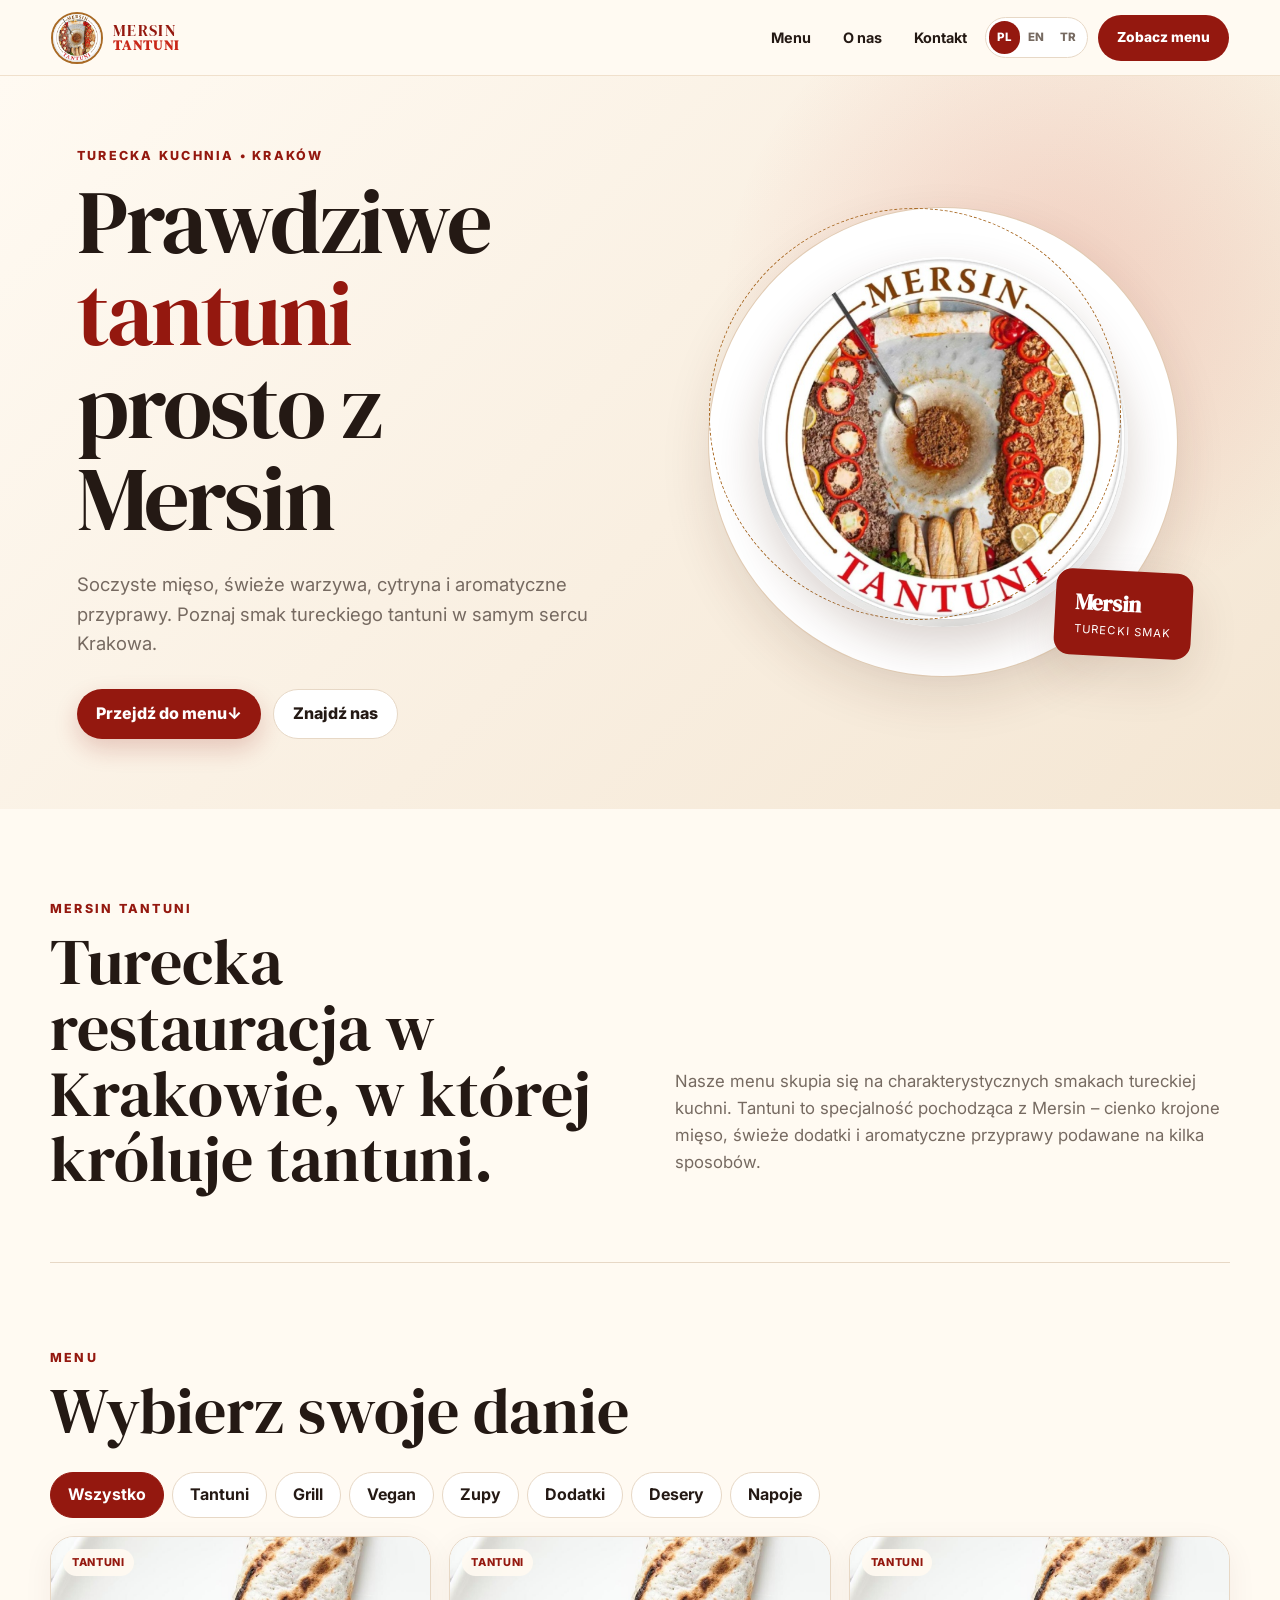
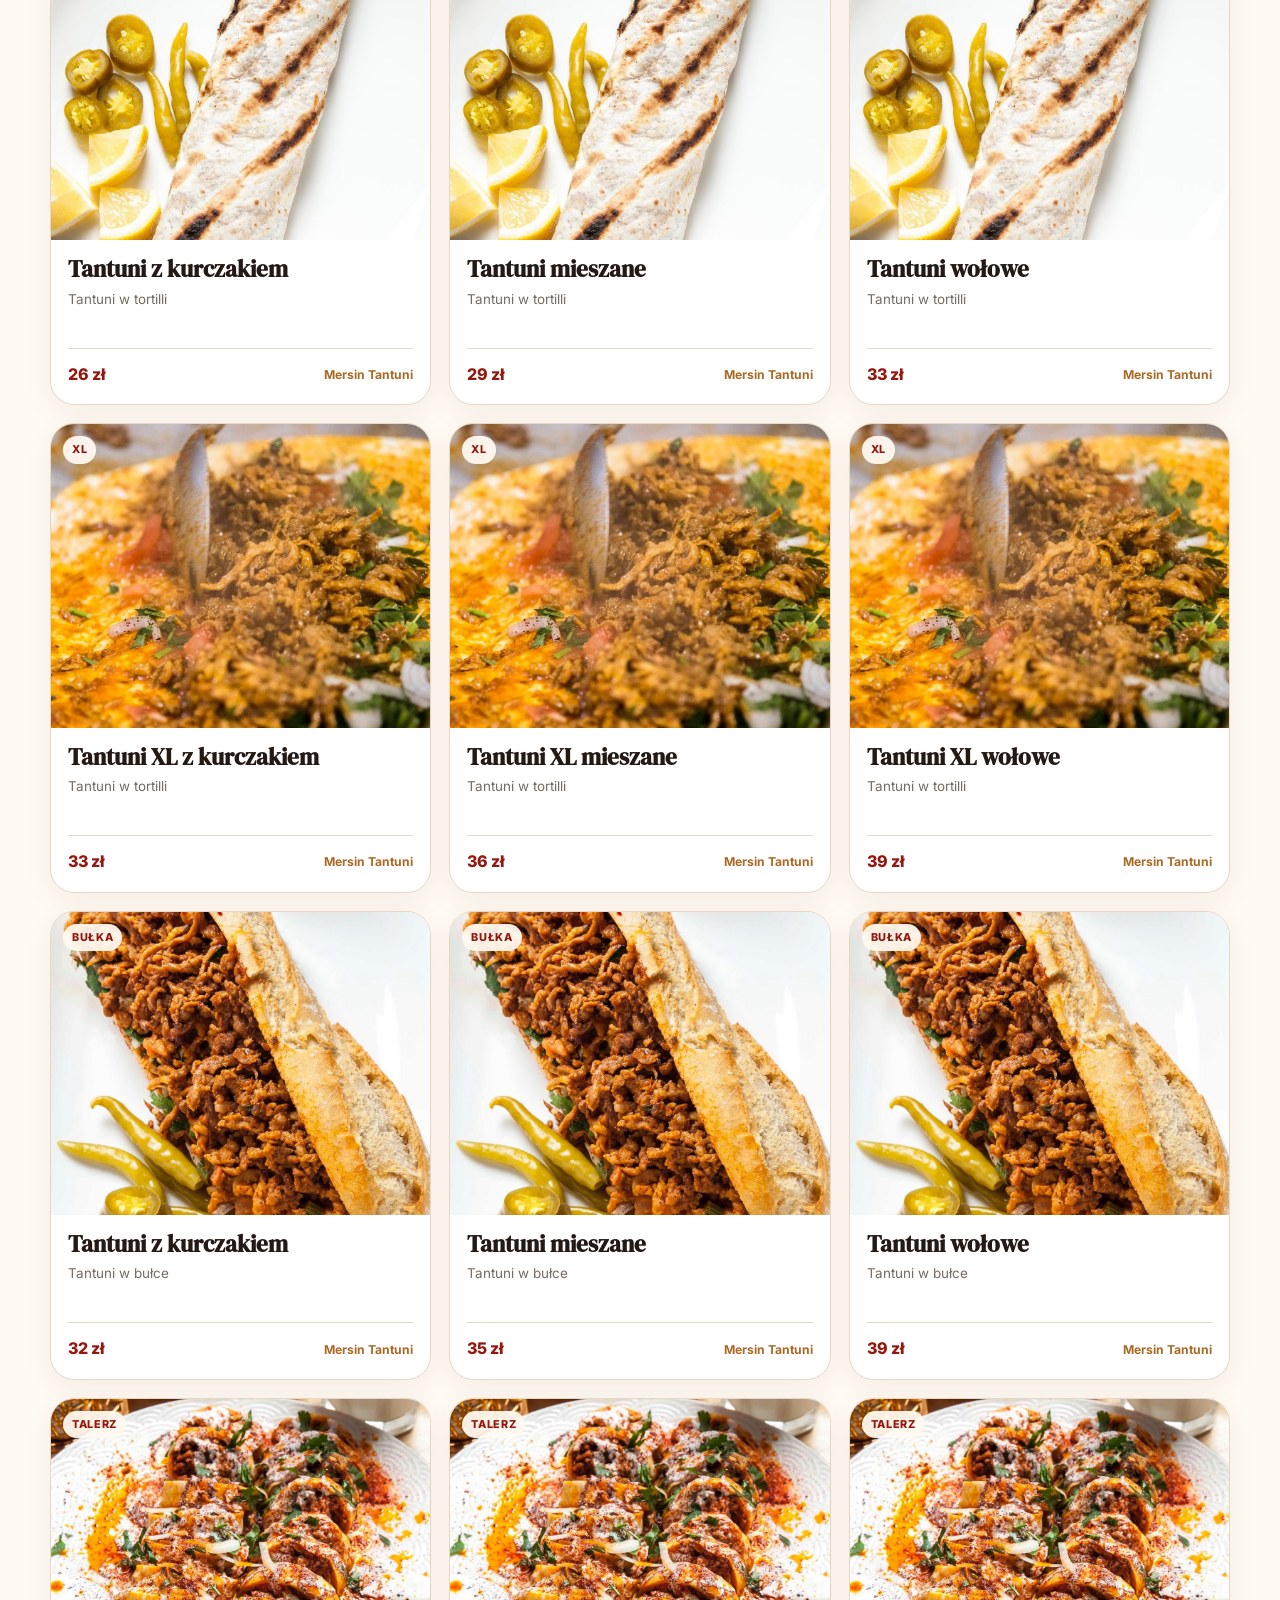
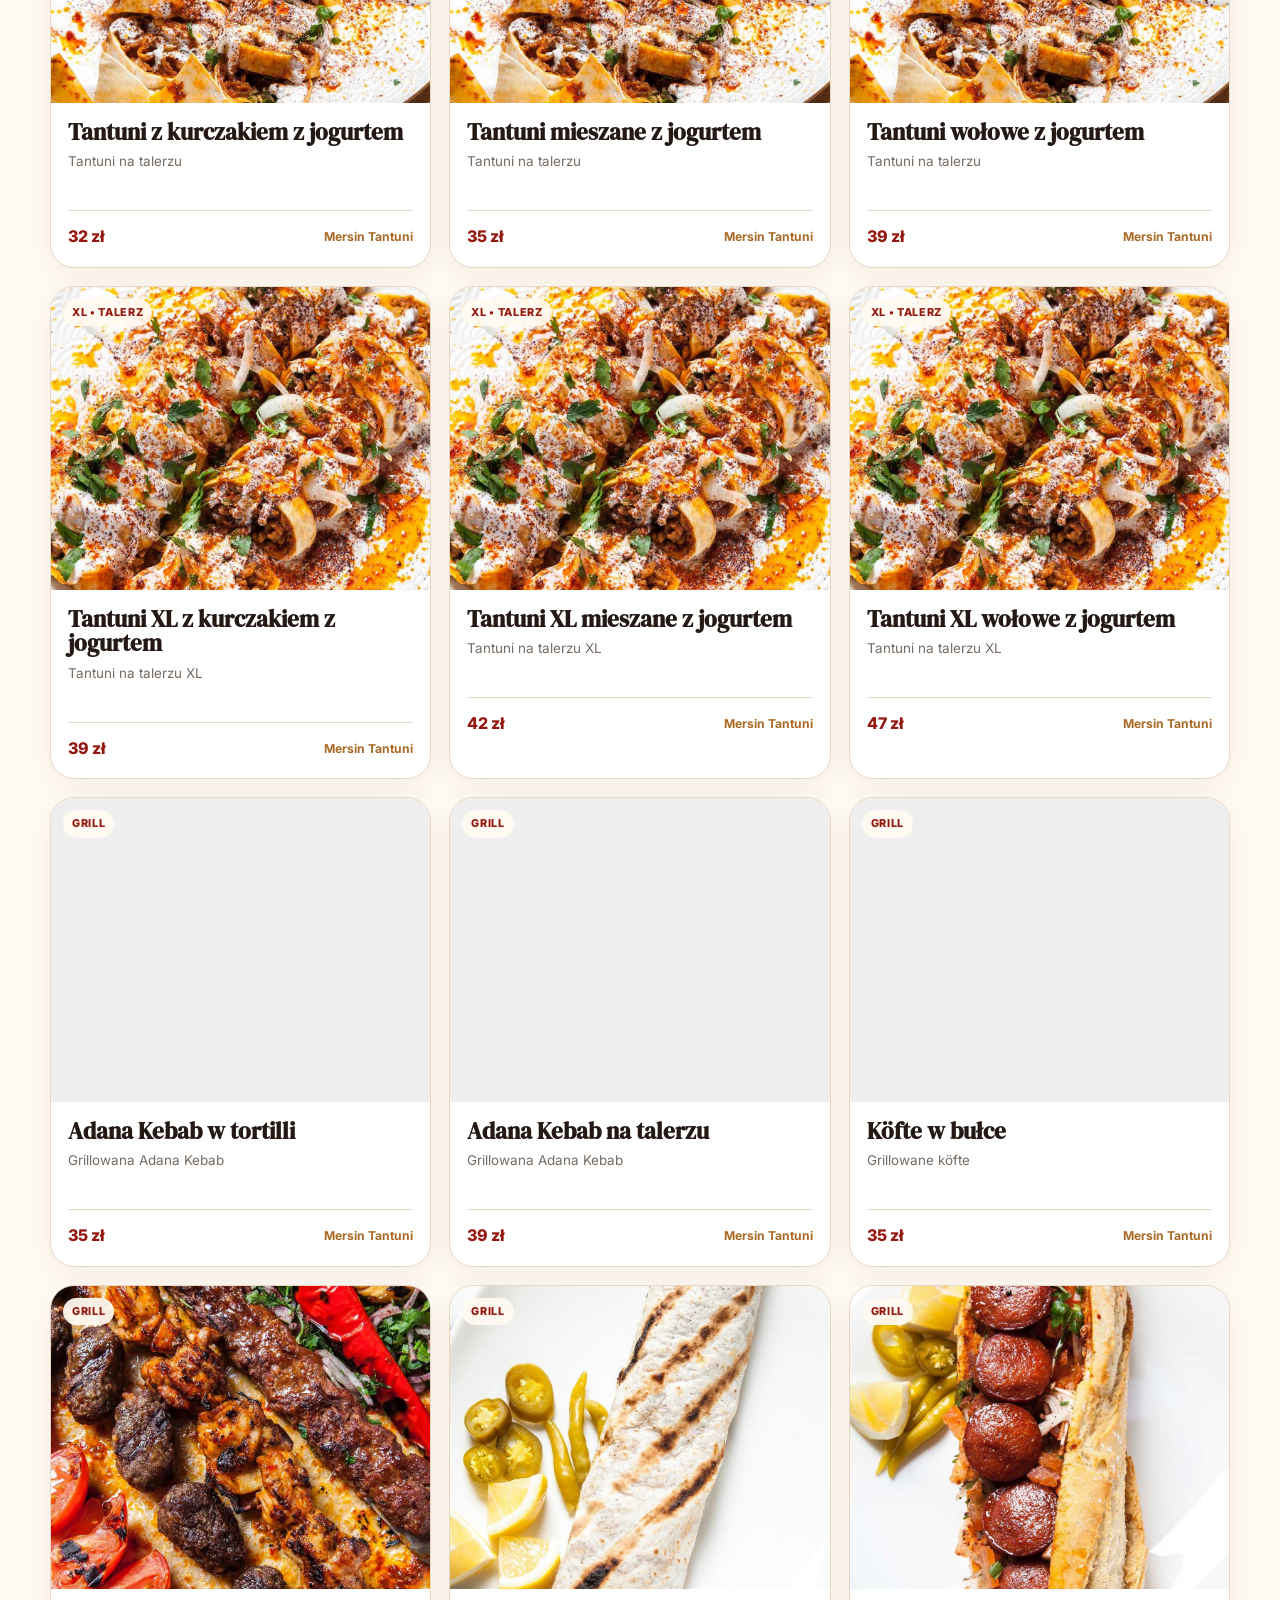
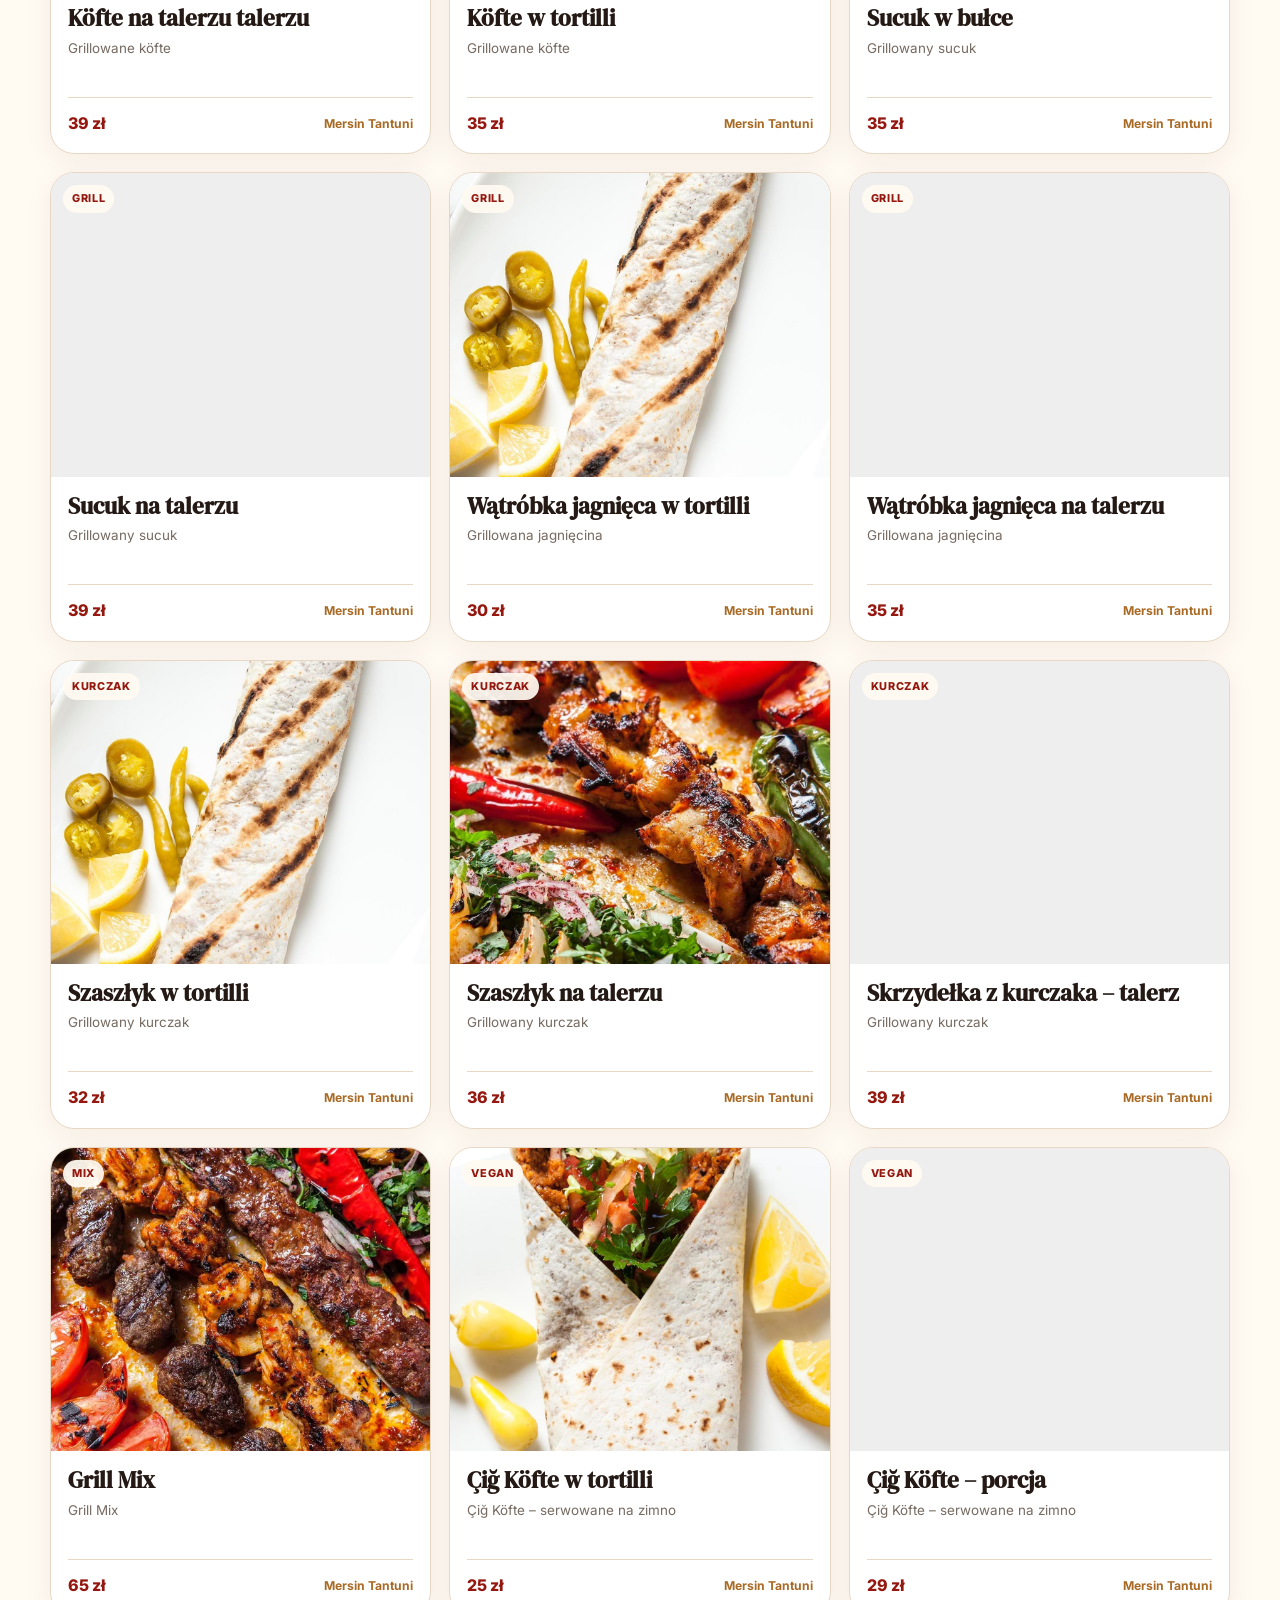
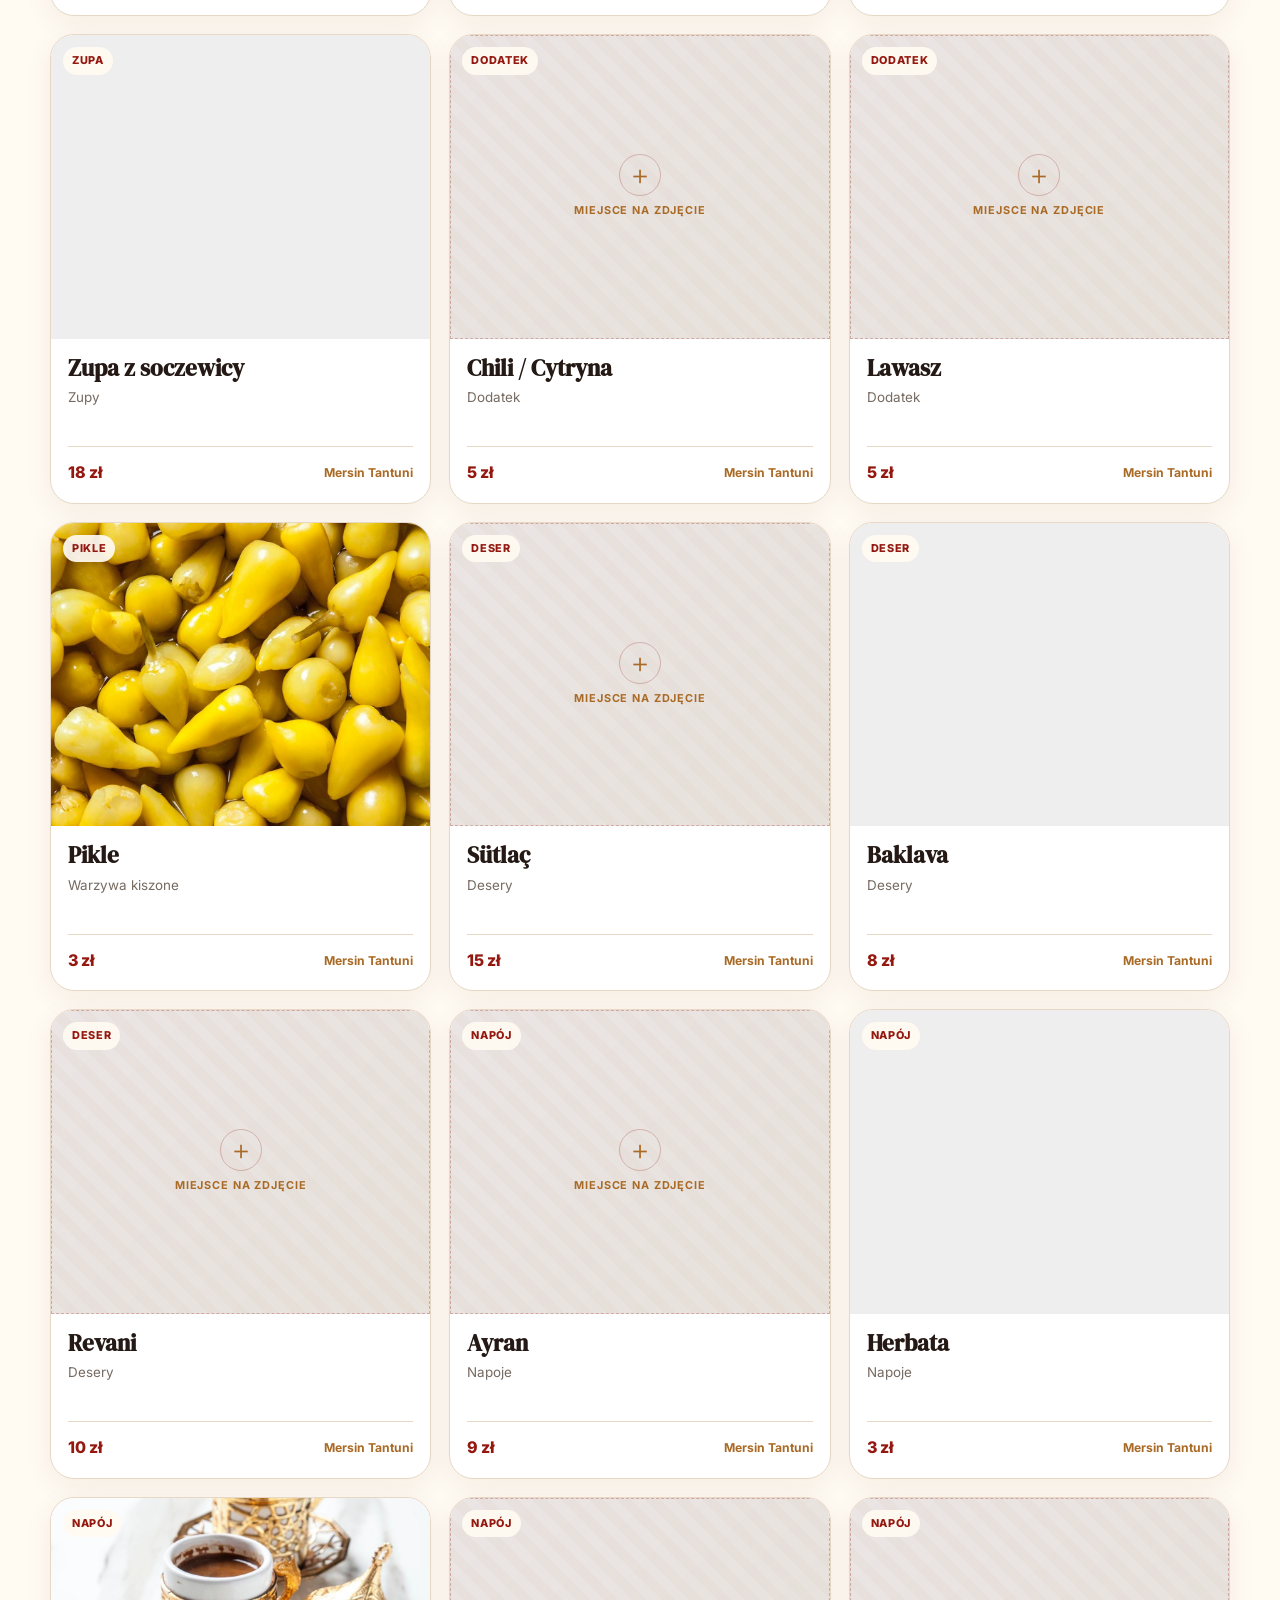
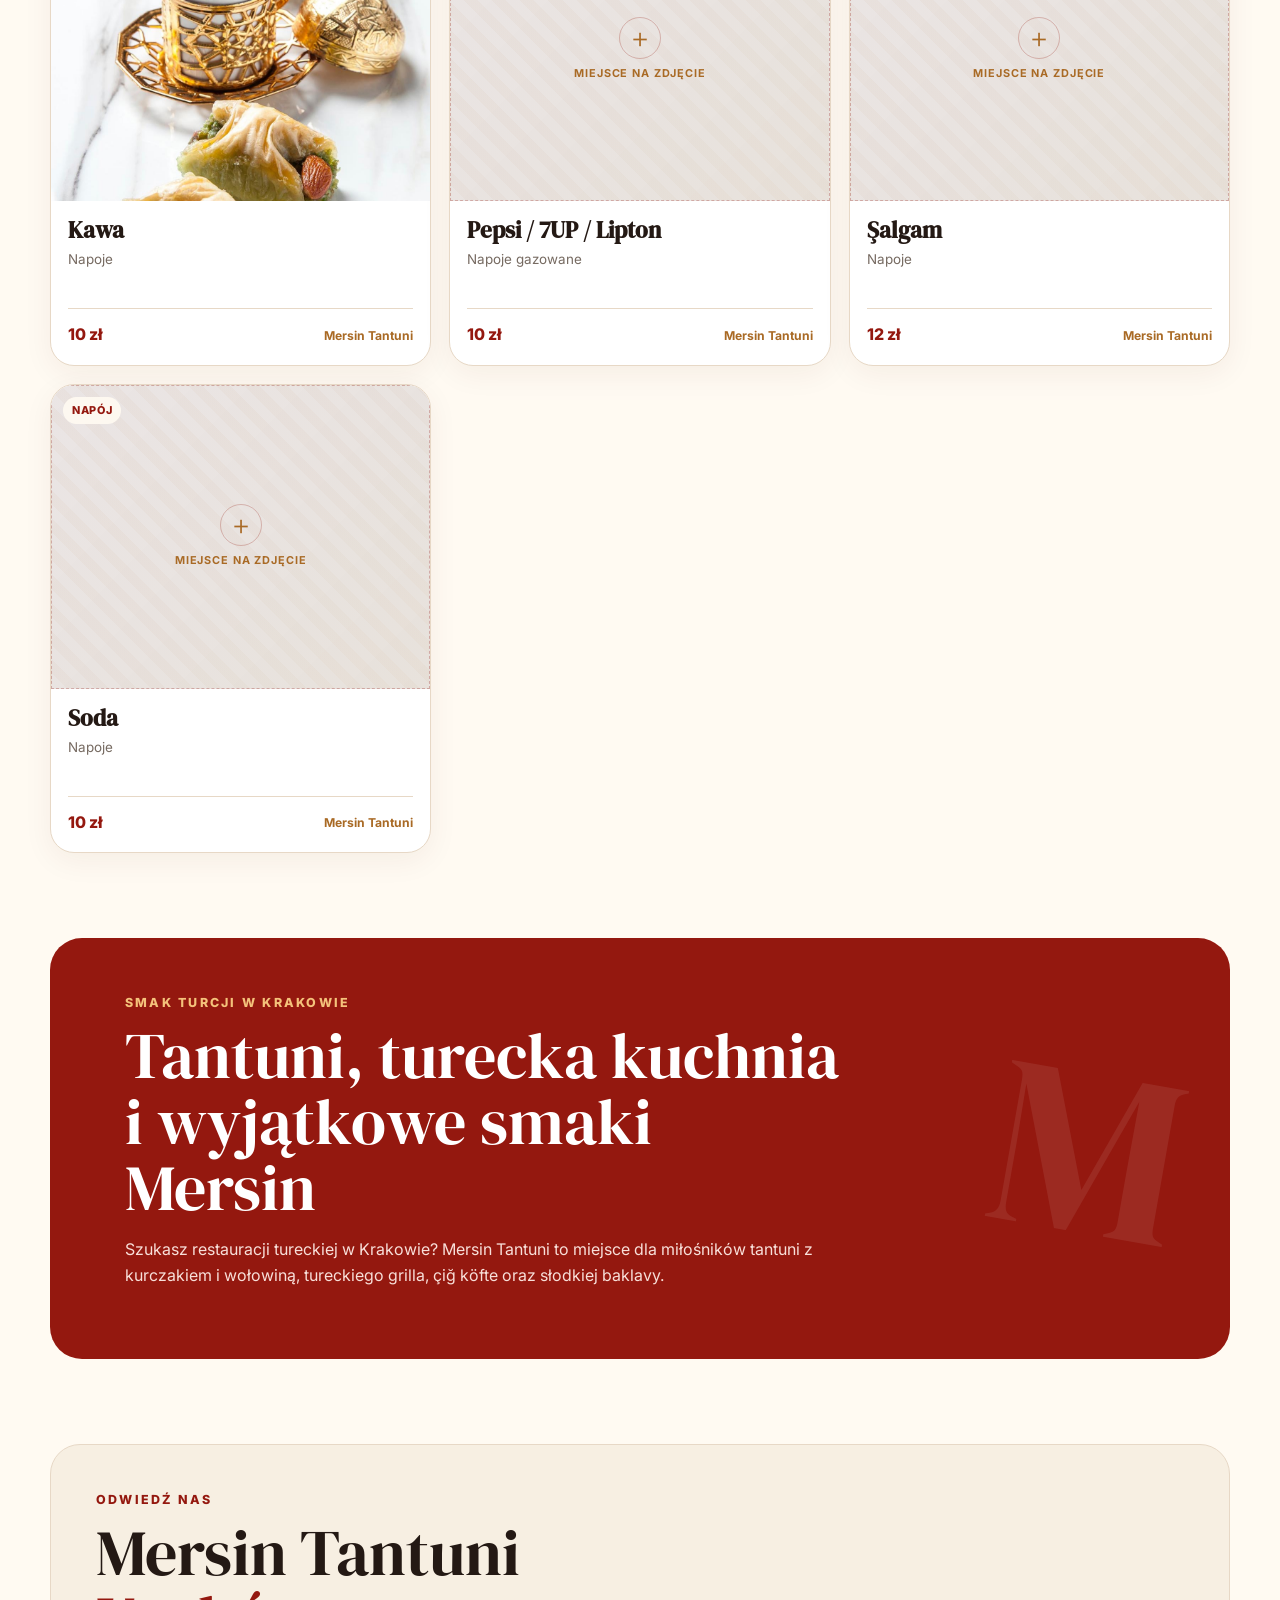
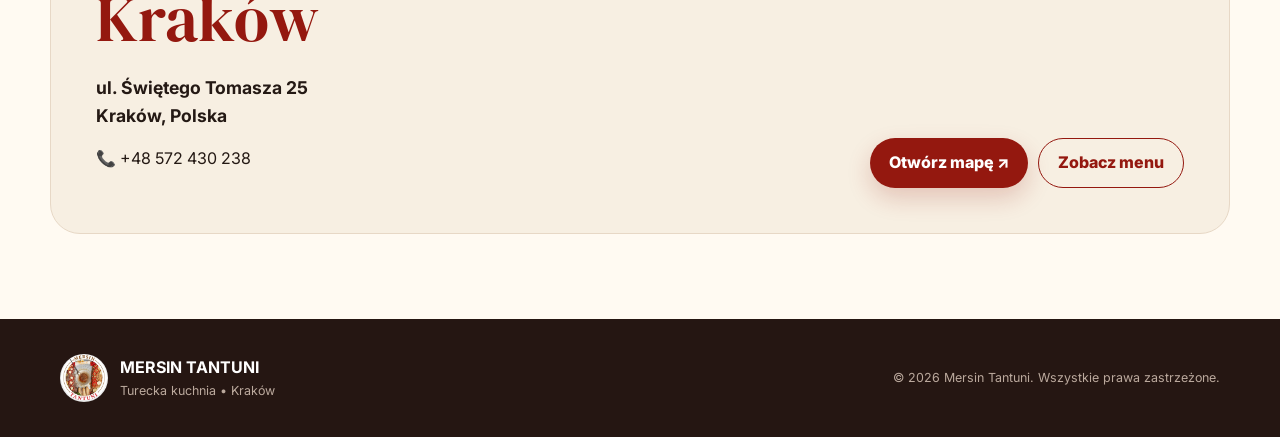
==== index.html @ da99dee2 "Add files via upload" ====
<!DOCTYPE html>
<html lang="pl">
<head>
  <meta charset="UTF-8">
  <meta name="viewport" content="width=device-width, initial-scale=1.0, viewport-fit=cover">
  <meta name="theme-color" content="#94180f">
  <meta name="description" content="Mersin Tantuni Kraków – turecka kuchnia, tantuni z kurczakiem i wołowiną, grill, çiğ köfte, baklava i inne tureckie specjały. Świętego Tomasza, Kraków.">
  <meta name="robots" content="index, follow">
  <meta name="author" content="Mersin Tantuni Kraków">
  <link rel="canonical" href="https://agnpaw.github.io/mersin-tantuni/">
  <title>Mersin Tantuni Kraków | Turecka kuchnia i menu</title>
  <meta property="og:type" content="restaurant">
  <meta property="og:title" content="Mersin Tantuni Kraków | Turecka kuchnia i menu">
  <meta property="og:description" content="Tantuni, turecki grill, çiğ köfte, baklava i tureckie napoje w Krakowie.">
  <meta property="og:image" content="assets/logo-mersin-tantuni.jpg">
  <link rel="preconnect" href="https://fonts.googleapis.com">
  <link rel="preconnect" href="https://fonts.gstatic.com" crossorigin>
  <link href="https://fonts.googleapis.com/css2?family=DM+Serif+Display&family=Inter:wght@400;500;600;700;800&display=swap" rel="stylesheet">
  <link rel="stylesheet" href="style.css">
</head>
<body>
<header class="site-header">
  <a class="brand" href="#top" aria-label="Mersin Tantuni - strona główna">
    <img src="assets/logo-mersin-tantuni.jpg" alt="Mersin Tantuni - turecka restauracja w Krakowie">
    <span>MERSIN<br><strong>TANTUNI</strong></span>
  </a>
  <nav class="desktop-nav" aria-label="Główna nawigacja">
    <a href="#menu" data-i18n="nav.menu">Menu</a>
    <a href="#o-nas" data-i18n="nav.about">O nas</a>
    <a href="#kontakt" data-i18n="nav.contact">Kontakt</a>
  </nav>
  <div class="header-right">
    <div class="language-switcher" aria-label="Wybierz język">
      <button class="lang active" data-lang="pl">PL</button>
      <button class="lang" data-lang="en">EN</button>
      <button class="lang" data-lang="tr">TR</button>
    </div>
    <a class="header-cta" href="#menu" data-i18n="nav.cta">Zobacz menu</a>
  </div>
</header>

<main id="top">
  <section class="hero" aria-labelledby="hero-title">
    <div class="hero-copy">
      <p class="eyebrow" data-i18n="hero.eyebrow">Turecka kuchnia • Kraków</p>
      <h1 id="hero-title" data-i18n-html="hero.title">Prawdziwe <span>tantuni</span><br>prosto z Mersin</h1>
      <p class="hero-text" data-i18n="hero.text">Soczyste mięso, świeże warzywa, cytryna i aromatyczne przyprawy. Poznaj smak tureckiego tantuni w samym sercu Krakowa.</p>
      <div class="hero-actions">
        <a class="btn btn-primary" href="#menu" data-i18n="hero.menu">Przejdź do menu <span>↓</span></a>
        <a class="btn btn-light" href="#kontakt" data-i18n="hero.find">Znajdź nas</a>
      </div>
    </div>
    <div class="hero-visual">
      <div class="hero-ring"></div>
      <img src="assets/logo-mersin-tantuni.jpg" alt="Logo Mersin Tantuni" class="hero-logo">
      <div class="hero-badge"><strong>Mersin</strong><span data-i18n="hero.badge">turecki smak</span></div>
    </div>
  </section>

  <section class="intro section" id="o-nas" aria-labelledby="intro-title">
    <div>
      <p class="eyebrow" data-i18n="about.eyebrow">Mersin Tantuni</p>
      <h2 id="intro-title" data-i18n-html="about.title">Turecka restauracja w Krakowie, w której króluje tantuni.</h2>
    </div>
    <p data-i18n="about.text">Nasze menu skupia się na charakterystycznych smakach tureckiej kuchni. Tantuni to specjalność pochodząca z Mersin – cienko krojone mięso, świeże dodatki i aromatyczne przyprawy podawane na kilka sposobów.</p>
  </section>

  <section class="menu-section section" id="menu" aria-labelledby="menu-title">
    <div class="section-heading">
      <div>
        <p class="eyebrow" data-i18n="menu.eyebrow">Menu</p>
        <h2 id="menu-title" data-i18n="menu.title">Wybierz swój tantuni</h2>
      </div>
     
    </div>
    <div class="filters" role="tablist" aria-label="Kategorie menu">
      <button class="filter active" data-filter="all" role="tab" data-i18n="filters.all">Wszystko</button>
      <button class="filter" data-filter="tantuni" role="tab" data-i18n="filters.tantuni">Tantuni</button>
      <button class="filter" data-filter="grill" role="tab" data-i18n="filters.grill">Grill</button>
      <button class="filter" data-filter="vegan" role="tab" data-i18n="filters.vegan">Vegan</button>
      <button class="filter" data-filter="soup" role="tab" data-i18n="filters.soup">Zupy</button>
      <button class="filter" data-filter="extras" role="tab" data-i18n="filters.extras">Dodatki</button>
      <button class="filter" data-filter="dessert" role="tab" data-i18n="filters.dessert">Desery</button>
      <button class="filter" data-filter="drinks" role="tab" data-i18n="filters.drinks">Napoje</button>
    </div>
    <div class="food-grid" id="food-grid"></div>
  </section>

  <section class="seo-banner" aria-label="Turecka kuchnia w Krakowie">
    <div>
      <p class="eyebrow" data-i18n="seo.eyebrow">Smak Turcji w Krakowie</p>
      <h2 data-i18n="seo.title">Tantuni, turecka kuchnia i wyjątkowe smaki Mersin</h2>
      <p data-i18n="seo.text">Szukasz restauracji tureckiej w Krakowie? Mersin Tantuni to miejsce dla miłośników tantuni z kurczakiem i wołowiną, tureckiego grilla, çiğ köfte oraz słodkiej baklavy.</p>
    </div>
    <span class="decor">M</span>
  </section>

  <section class="contact section" id="kontakt" aria-labelledby="contact-title">
    <div class="contact-card">
      <div>
        <p class="eyebrow" data-i18n="contact.eyebrow">Odwiedź nas</p>
        <h2 id="contact-title">Mersin Tantuni<br><span>Kraków</span></h2>
        <p class="address">ul. Świętego Tomasza 25<br>Kraków, Polska</p>
        <p class="phone">
  📞 <a href="tel:+48572430238">+48 572 430 238</a>
</p>
        <p class="small-note" data-i18n="contact.note"></p>
      </div>
      <div class="contact-actions">
        <a class="btn btn-primary" href="https://www.google.com/maps/search/?api=1&query=ul.%20%C5%9Awi%C4%99tego%20Tomasza%20Krak%C3%B3w" target="_blank" rel="noopener" data-i18n="contact.map">Otwórz mapę ↗</a>
        <a class="btn btn-outline" href="#menu" data-i18n="contact.menu">Zobacz menu</a>
      </div>
    </div>
  </section>
</main>

<footer>
  <div class="footer-brand">
    <img src="assets/logo-mersin-tantuni.jpg" alt="Mersin Tantuni">
    <div><strong>MERSIN TANTUNI</strong><span data-i18n="footer.subtitle">Turecka kuchnia • Kraków</span></div>
  </div>
  <p>© <span id="year"></span> Mersin Tantuni. <span data-i18n="footer.rights">Wszystkie prawa zastrzeżone.</span></p>
</footer>
<script src="script.js"></script>
</body>
</html>
---- style.css ----
:root{--red:#94180f;--red-dark:#681009;--tomato:#c92718;--gold:#a96a25;--cream:#fffaf2;--paper:#f7efe2;--ink:#241914;--muted:#766a61;--white:#fff;--line:#e7d8c6;--shadow:0 20px 50px rgba(77,36,13,.12);--radius:24px}*{box-sizing:border-box}html{scroll-behavior:smooth}body{margin:0;color:var(--ink);background:var(--cream);font-family:Inter,system-ui,sans-serif;line-height:1.6}img{max-width:100%;display:block}a{color:inherit;text-decoration:none}button,a{-webkit-tap-highlight-color:transparent}button{font:inherit}.site-header{position:sticky;top:0;z-index:20;min-height:76px;padding:10px clamp(16px,4vw,52px);display:flex;align-items:center;justify-content:space-between;gap:18px;background:rgba(255,250,242,.94);border-bottom:1px solid rgba(169,106,37,.18);backdrop-filter:blur(16px)}.brand{display:flex;align-items:center;gap:10px;font-family:"DM Serif Display",serif;letter-spacing:.08em;line-height:.85;color:var(--red);flex-shrink:0}.brand img{width:52px;height:52px;object-fit:cover;border-radius:50%;border:2px solid var(--gold)}.brand strong{color:var(--tomato);font-size:.9em}.desktop-nav{display:flex;gap:32px;margin-left:auto;font-size:.9rem;font-weight:700}.desktop-nav a:hover{color:var(--red)}.header-right{display:flex;align-items:center;gap:10px}.header-cta,.btn{display:inline-flex;align-items:center;justify-content:center;min-height:46px;padding:11px 19px;border-radius:999px;font-weight:800;transition:.2s ease}.header-cta{background:var(--red);color:var(--white);font-size:.86rem}.header-cta:hover{transform:translateY(-2px);background:var(--red-dark)}.language-switcher{display:flex;align-items:center;padding:3px;background:var(--white);border:1px solid var(--line);border-radius:999px}.lang{border:0;background:transparent;color:var(--muted);font-size:.72rem;font-weight:800;padding:7px 8px;border-radius:999px;cursor:pointer}.lang.active{background:var(--red);color:#fff}.hero{min-height:650px;padding:70px clamp(20px,6vw,90px);display:grid;grid-template-columns:1.05fr .95fr;gap:30px;align-items:center;overflow:hidden;background:radial-gradient(circle at 82% 30%,rgba(201,39,24,.16),transparent 28%),linear-gradient(135deg,#fffaf2 0%,#f4e6d3 100%)}.hero-copy{max-width:690px}.eyebrow{margin:0 0 10px;color:var(--red);font-size:.78rem;font-weight:800;letter-spacing:.18em;text-transform:uppercase}h1,h2{font-family:"DM Serif Display",Georgia,serif;font-weight:400;line-height:1.03}h1{font-size:clamp(3.2rem,7vw,6.5rem);margin:0 0 25px;letter-spacing:-.025em}h1 span,h2 span{color:var(--red)}.hero-text{max-width:570px;color:var(--muted);font-size:clamp(1rem,1.8vw,1.16rem)}.hero-actions{display:flex;flex-wrap:wrap;gap:12px;margin-top:30px}.btn-primary{background:var(--red);color:var(--white);box-shadow:0 10px 25px rgba(148,24,15,.2)}.btn-primary:hover{transform:translateY(-2px);background:var(--red-dark)}.btn-light{background:var(--white);border:1px solid var(--line)}.btn-outline{border:1px solid var(--red);color:var(--red);background:transparent}.hero-visual{position:relative;min-height:510px;display:grid;place-items:center}.hero-ring{width:min(470px,82vw);aspect-ratio:1;border-radius:50%;background:#fff;border:1px solid rgba(169,106,37,.35);box-shadow:var(--shadow)}.hero-ring:before{content:"";position:absolute;width:min(410px,72vw);aspect-ratio:1;border:1px dashed var(--gold);border-radius:50%}.hero-logo{position:absolute;width:min(370px,65vw);aspect-ratio:1;object-fit:cover;border-radius:50%;mix-blend-mode:multiply;box-shadow:0 18px 45px rgba(69,29,8,.2)}.hero-badge{position:absolute;right:2%;bottom:8%;display:flex;flex-direction:column;padding:16px 20px;background:var(--red);color:#fff;border-radius:16px;transform:rotate(3deg);box-shadow:var(--shadow)}.hero-badge strong{font-family:"DM Serif Display",serif;font-size:1.4rem}.hero-badge span{font-size:.7rem;text-transform:uppercase;letter-spacing:.1em}.section{width:min(1180px,calc(100% - 36px));margin:auto}.intro{padding:90px 0 70px;display:grid;grid-template-columns:1fr 1fr;gap:70px;border-bottom:1px solid var(--line)}h2{font-size:clamp(2.4rem,5vw,4.2rem);margin:0}.intro>p{color:var(--muted);font-size:1.05rem;max-width:560px;align-self:end}.menu-section{padding:85px 0}.section-heading{display:flex;align-items:end;justify-content:space-between;gap:30px;margin-bottom:28px}.section-note{color:var(--muted);margin:0;font-size:.9rem}.filters{display:flex;gap:8px;overflow-x:auto;padding-bottom:18px;scrollbar-width:none}.filters::-webkit-scrollbar{display:none}.filter{flex:0 0 auto;border:1px solid var(--line);background:var(--white);color:var(--ink);padding:9px 17px;border-radius:999px;cursor:pointer;font-weight:700}.filter.active,.filter:hover{background:var(--red);border-color:var(--red);color:#fff}.food-grid{display:grid;grid-template-columns:repeat(3,minmax(0,1fr));gap:18px}.food-card{overflow:hidden;background:var(--white);border:1px solid var(--line);border-radius:var(--radius);box-shadow:0 8px 30px rgba(77,36,13,.06);transition:transform .25s ease,box-shadow .25s ease}.food-card:hover{transform:translateY(-5px);box-shadow:var(--shadow)}.food-image-wrap{position:relative;aspect-ratio:1.25/1;overflow:hidden;background:#eee}.food-image-wrap img{width:100%;height:100%;object-fit:cover;transition:transform .45s ease}.food-card:hover .food-image-wrap img{transform:scale(1.05)}.food-tag{position:absolute;left:12px;top:12px;background:rgba(255,250,242,.93);color:var(--red);padding:5px 9px;border-radius:999px;font-size:.68rem;font-weight:800;text-transform:uppercase;letter-spacing:.06em}.food-content{padding:17px}.food-content h3{margin:0 0 7px;font-family:"DM Serif Display",serif;font-size:1.45rem;line-height:1.05}.food-content p{margin:0;color:var(--muted);font-size:.84rem;min-height:44px}.food-bottom{display:flex;align-items:center;justify-content:space-between;gap:10px;margin-top:15px;padding-top:13px;border-top:1px solid var(--line)}.price{color:var(--red);font-weight:800}.details{font-size:.76rem;font-weight:700;color:var(--gold)}.seo-banner{position:relative;width:min(1180px,calc(100% - 36px));margin:0 auto 85px;padding:55px clamp(25px,6vw,75px);overflow:hidden;background:var(--red);color:#fff;border-radius:32px}.seo-banner .eyebrow{color:#f4c27b}.seo-banner h2{max-width:720px}.seo-banner p:not(.eyebrow){max-width:710px;color:#f8dfd9}.decor{position:absolute;right:4%;top:50%;transform:translateY(-50%) rotate(10deg);font-family:"DM Serif Display",serif;font-size:15rem;line-height:1;color:rgba(255,255,255,.08)}.contact{padding-bottom:85px}.contact-card{display:grid;grid-template-columns:1fr auto;align-items:end;gap:30px;padding:45px;background:var(--paper);border:1px solid var(--line);border-radius:30px}.address{font-size:1.1rem;font-weight:700;margin:22px 0 8px}.small-note{color:var(--muted);font-size:.82rem;max-width:500px}.contact-actions{display:flex;flex-wrap:wrap;gap:10px;justify-content:flex-end}footer{padding:35px clamp(18px,5vw,60px);background:#251612;color:#f7e8d8;display:flex;justify-content:space-between;align-items:center;gap:20px}.footer-brand{display:flex;align-items:center;gap:12px}.footer-brand img{width:48px;height:48px;border-radius:50%;object-fit:cover}.footer-brand div{display:flex;flex-direction:column}.footer-brand strong{color:#fff}.footer-brand span,footer>p{color:#bba99d;font-size:.78rem}
@media(max-width:900px){.hero{grid-template-columns:1fr;text-align:center;padding-top:55px}.hero-copy{margin:auto}.hero-actions{justify-content:center}.hero-visual{min-height:390px;margin-top:-10px}.intro{grid-template-columns:1fr;gap:20px;padding-top:65px}.food-grid{grid-template-columns:repeat(2,minmax(0,1fr))}.section-heading{align-items:start;flex-direction:column;gap:10px}.contact-card{grid-template-columns:1fr}.contact-actions{justify-content:flex-start}}
@media(max-width:700px){.site-header{height:67px;padding:8px 12px}.brand img{width:44px;height:44px}.brand{font-size:.78rem}.desktop-nav{display:none}.header-right{margin-left:auto}.header-cta{display:none}.lang{padding:7px 7px;font-size:.68rem}.hero{min-height:auto;padding:45px 18px 25px}h1{font-size:clamp(3rem,15vw,4.6rem)}.hero-visual{min-height:330px}.hero-ring{width:300px}.hero-ring:before{width:260px}.hero-logo{width:235px}.hero-badge{right:2%;bottom:1%;padding:10px 13px}.hero-badge strong{font-size:1.05rem}.section,.seo-banner{width:min(100% - 24px,1180px)}.intro{padding:55px 0 45px}.menu-section{padding:55px 0}.food-grid{grid-template-columns:repeat(2,minmax(0,1fr));gap:10px}.food-content{padding:12px}.food-content h3{font-size:1.18rem}.food-content p{font-size:.73rem;min-height:48px;line-height:1.45}.food-bottom{margin-top:10px;padding-top:9px}.price{font-size:.8rem}.details{font-size:.64rem}.food-tag{font-size:.57rem;left:7px;top:7px}.seo-banner{margin-bottom:55px;padding:40px 23px;border-radius:24px}.decor{font-size:9rem;right:-10px}.contact{padding-bottom:55px}.contact-card{padding:30px 22px;border-radius:24px}.contact-actions .btn{width:100%}footer{flex-direction:column;align-items:flex-start}}
@media(max-width:380px){.food-content h3{font-size:1.05rem}.food-content p{font-size:.68rem}}


.image-placeholder {
  width: 100%;
  height: 100%;
  min-height: 150px;
  display: flex;
  flex-direction: column;
  align-items: center;
  justify-content: center;
  gap: 6px;
  background:
    linear-gradient(135deg, rgba(148,24,15,.045), rgba(169,106,37,.09)),
    repeating-linear-gradient(45deg, transparent, transparent 10px, rgba(169,106,37,.035) 10px, rgba(169,106,37,.035) 20px);
  border: 1px dashed rgba(148,24,15,.28);
  color: var(--gold);
}
.image-placeholder span {
  width: 42px;
  height: 42px;
  display: grid;
  place-items: center;
  border: 1px solid rgba(148,24,15,.25);
  border-radius: 50%;
  font-size: 1.6rem;
  font-weight: 300;
}
.image-placeholder small {
  font-size: .68rem;
  font-weight: 700;
  text-transform: uppercase;
  letter-spacing: .08em;
}
.food-image-wrap .image-placeholder + .food-tag { z-index: 2; }
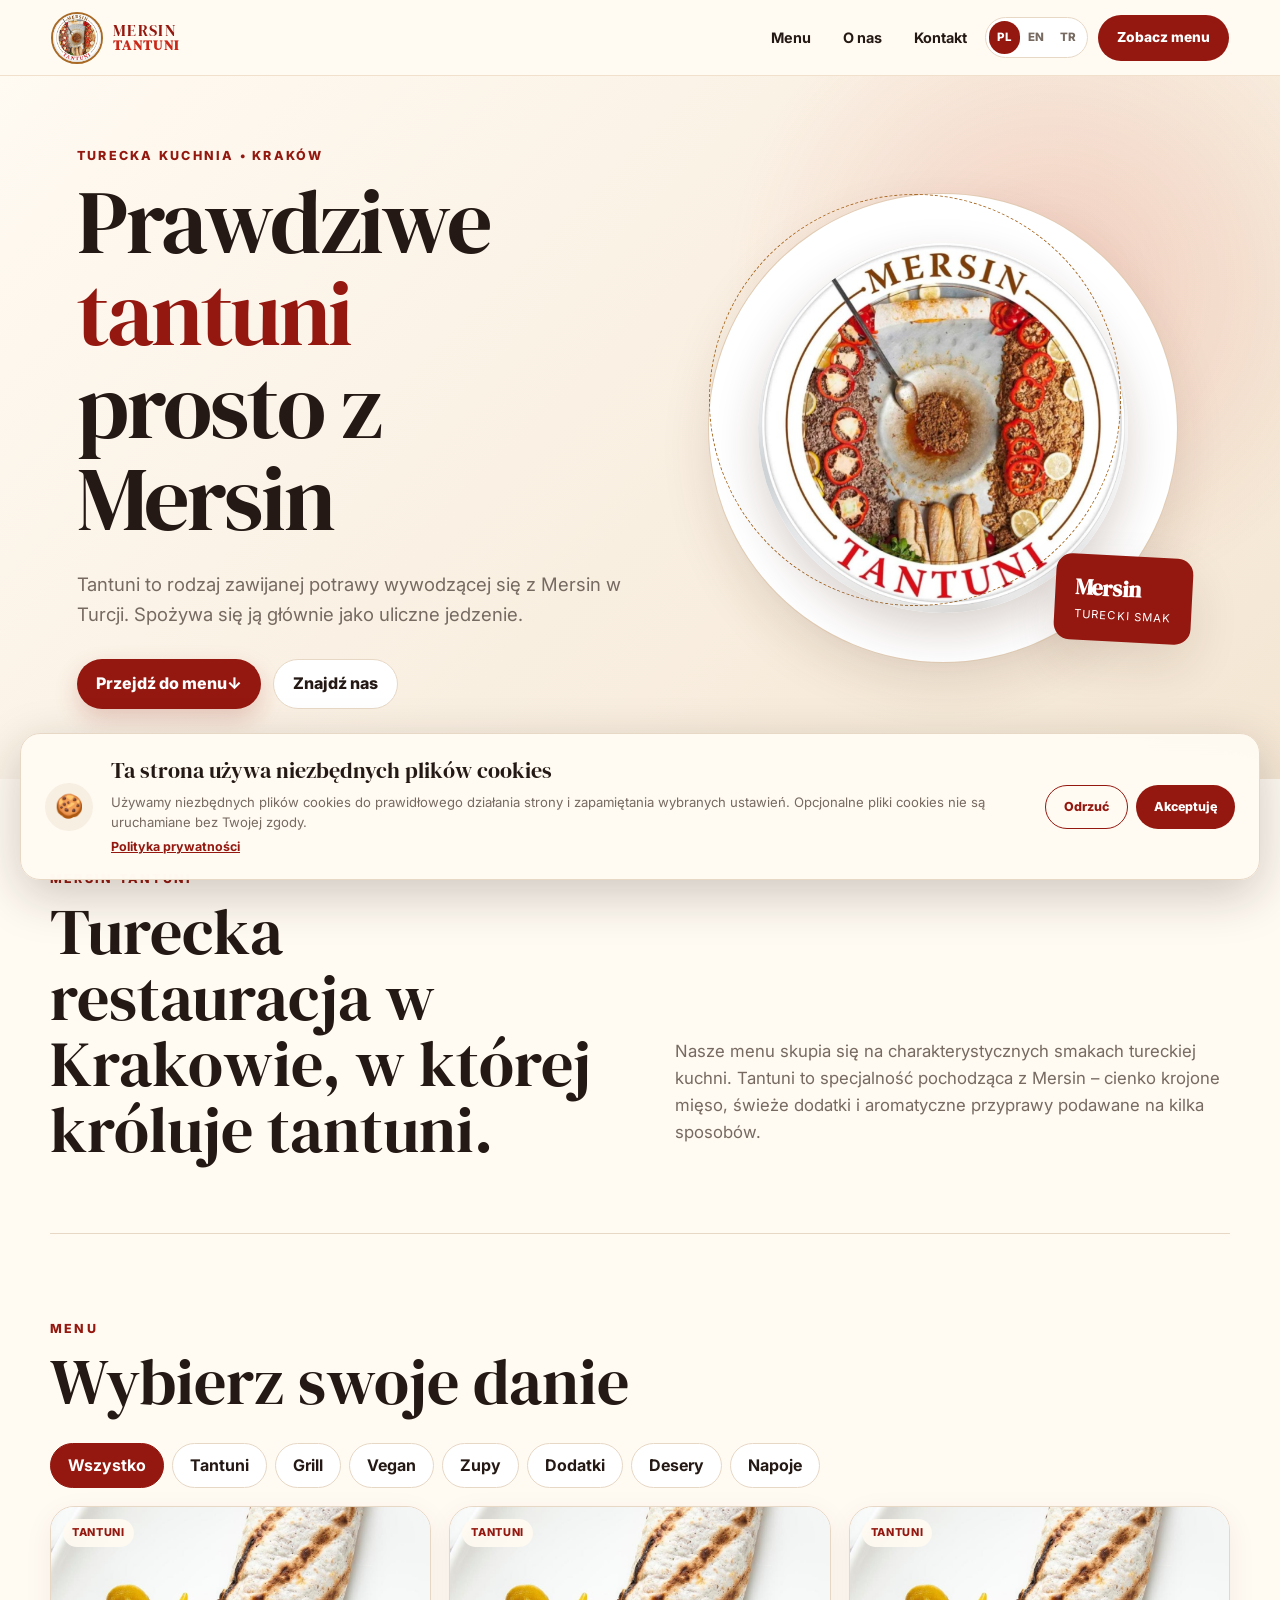
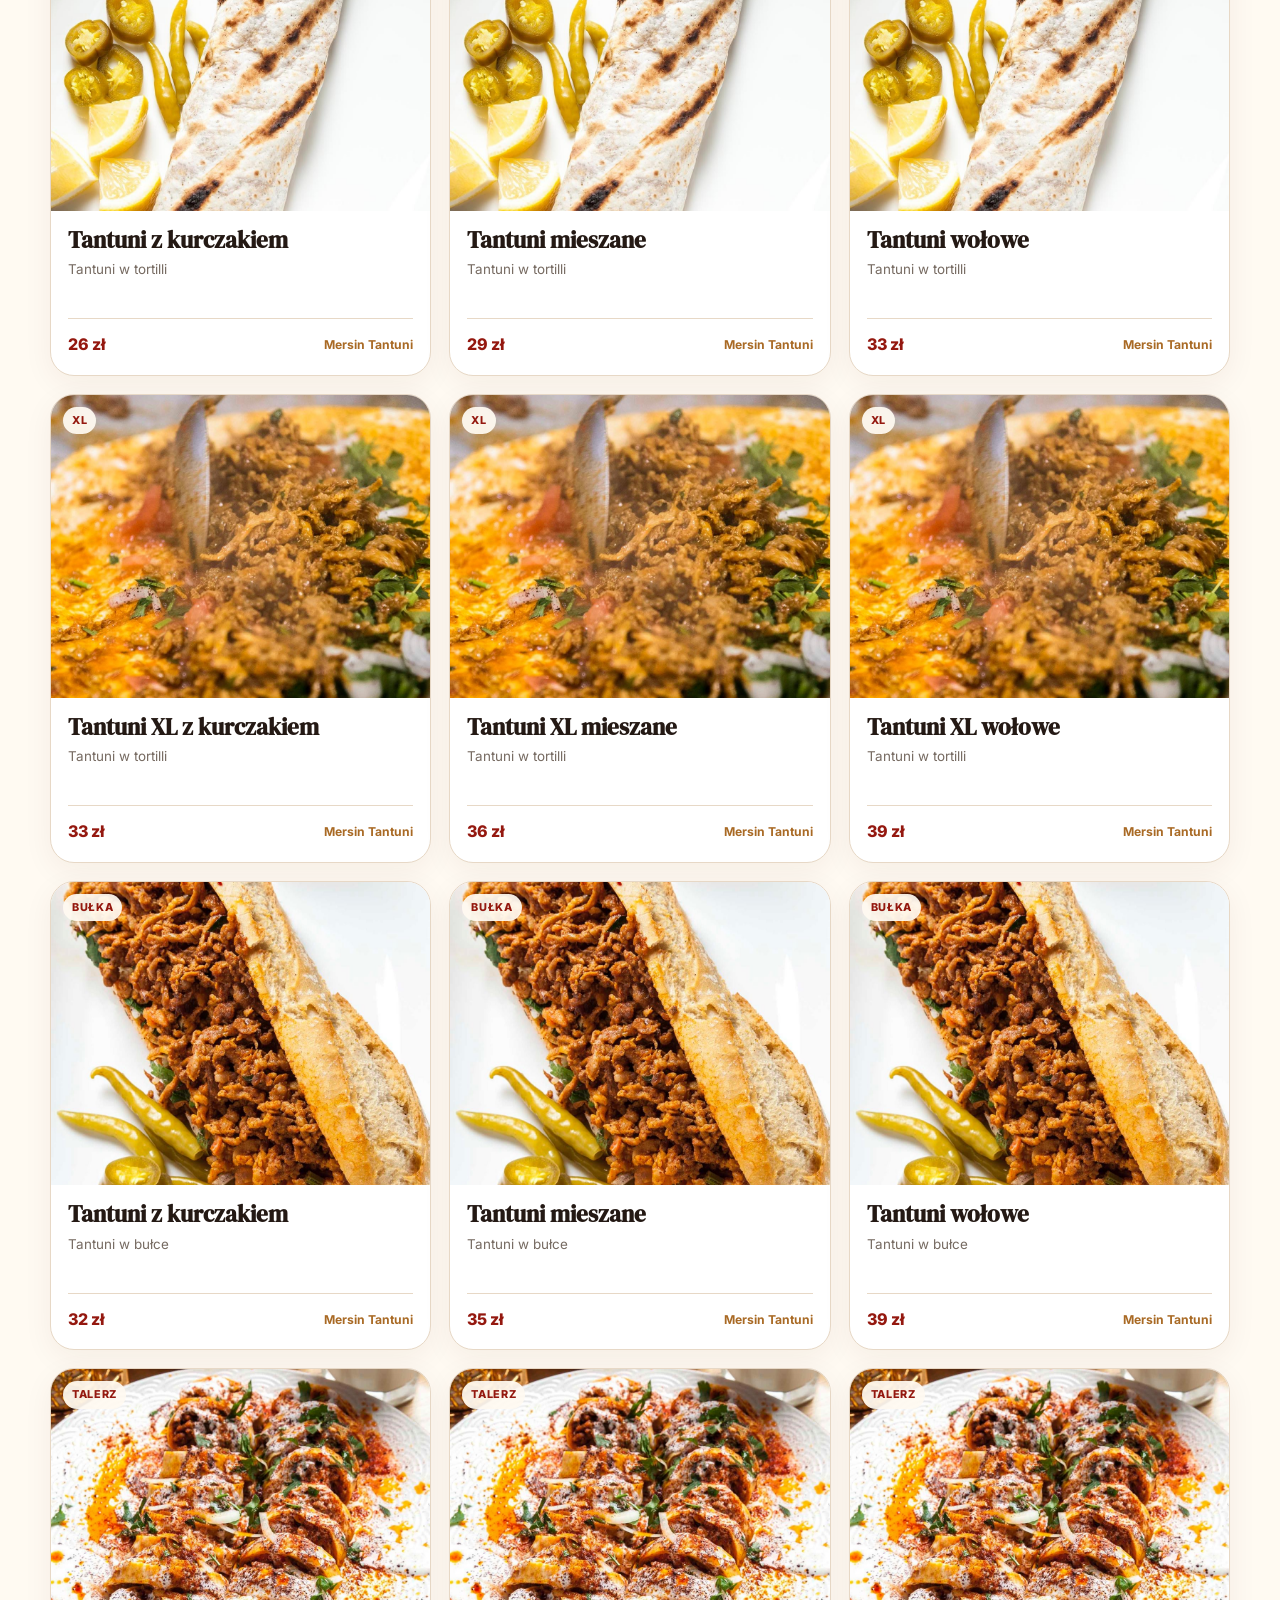
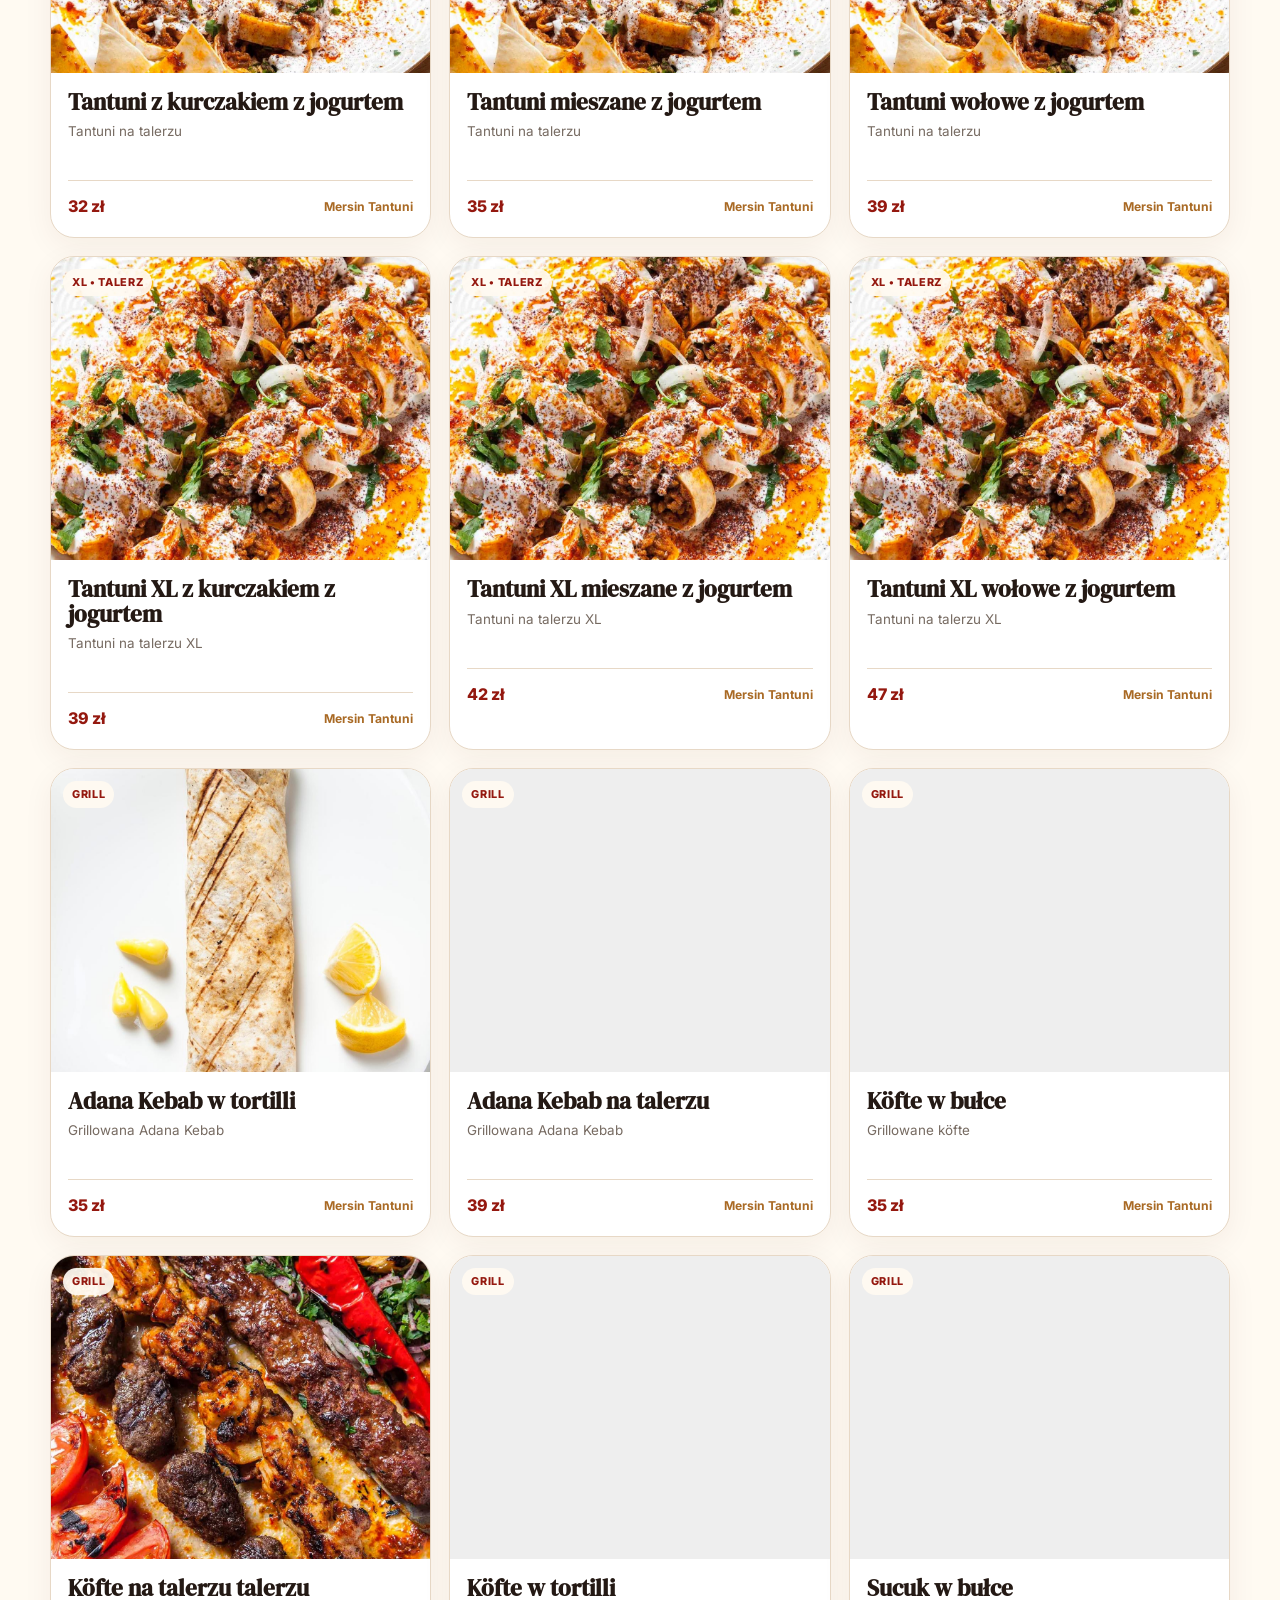
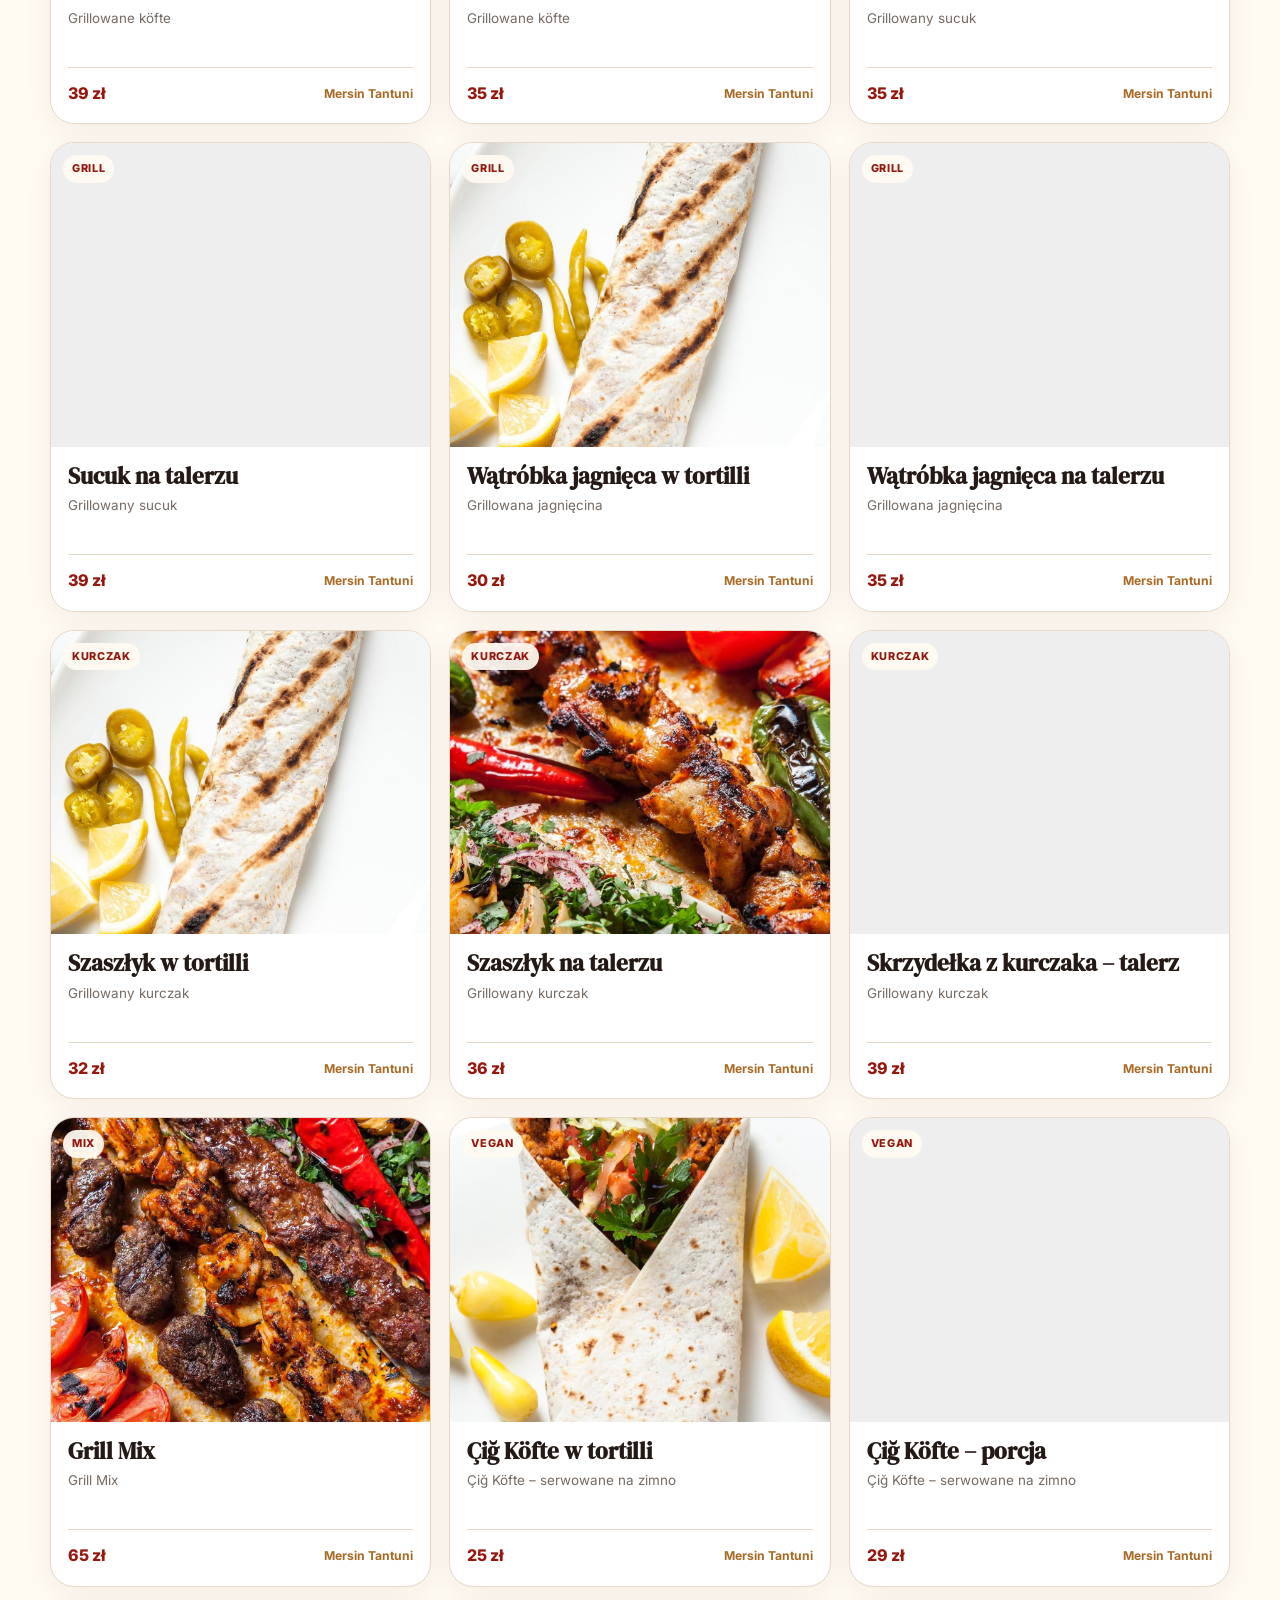
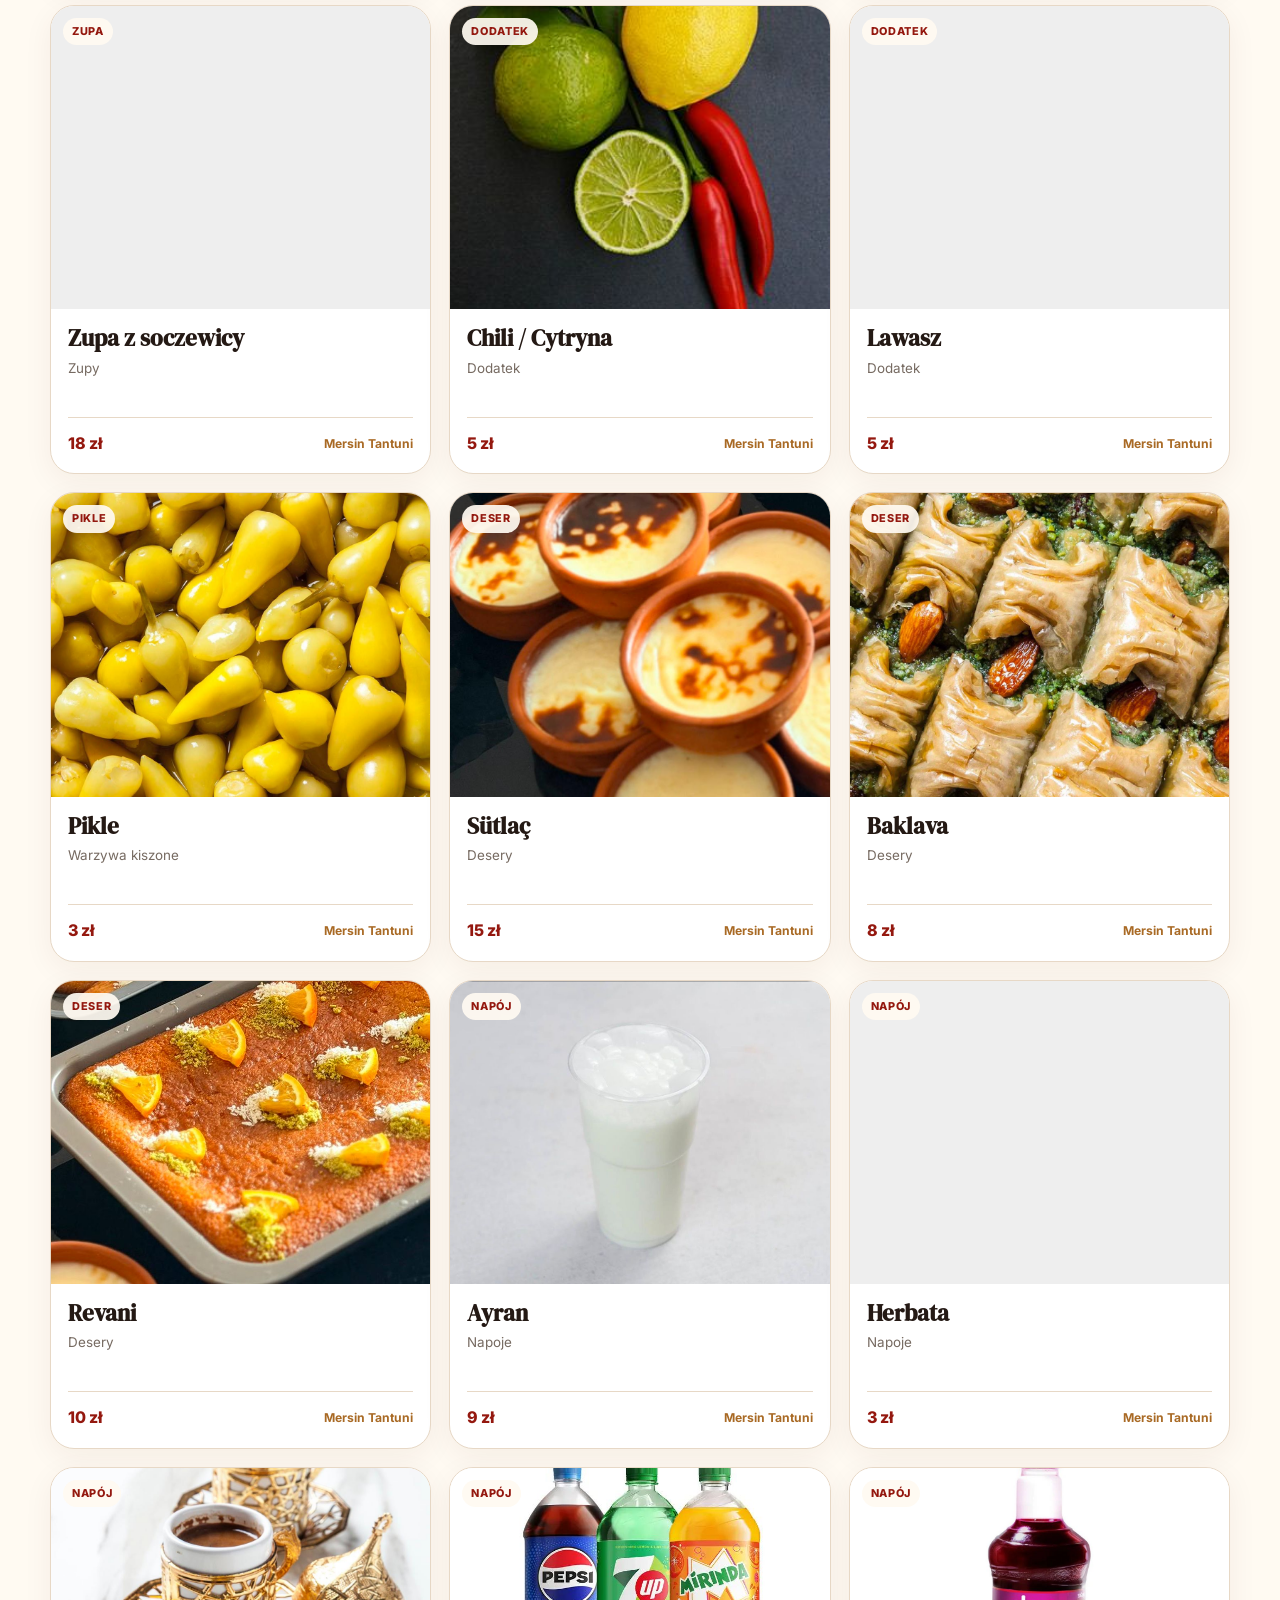
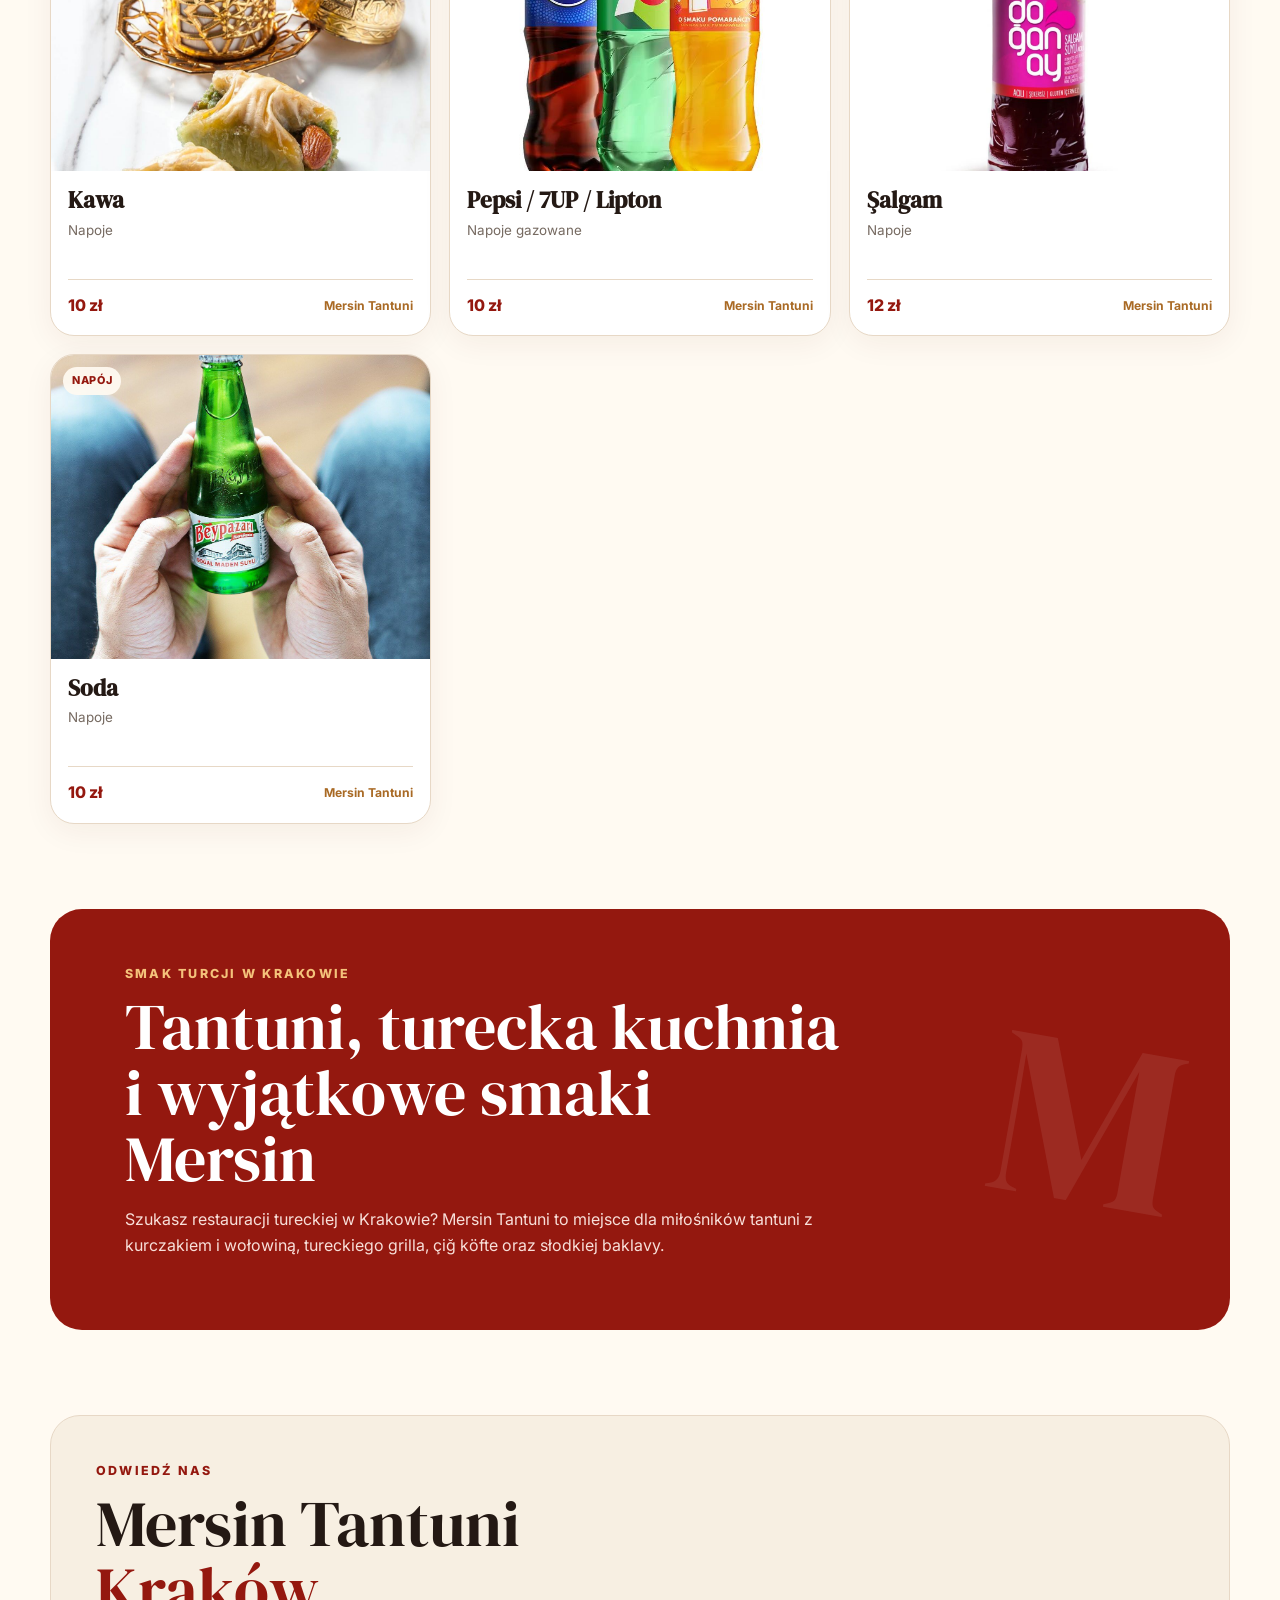
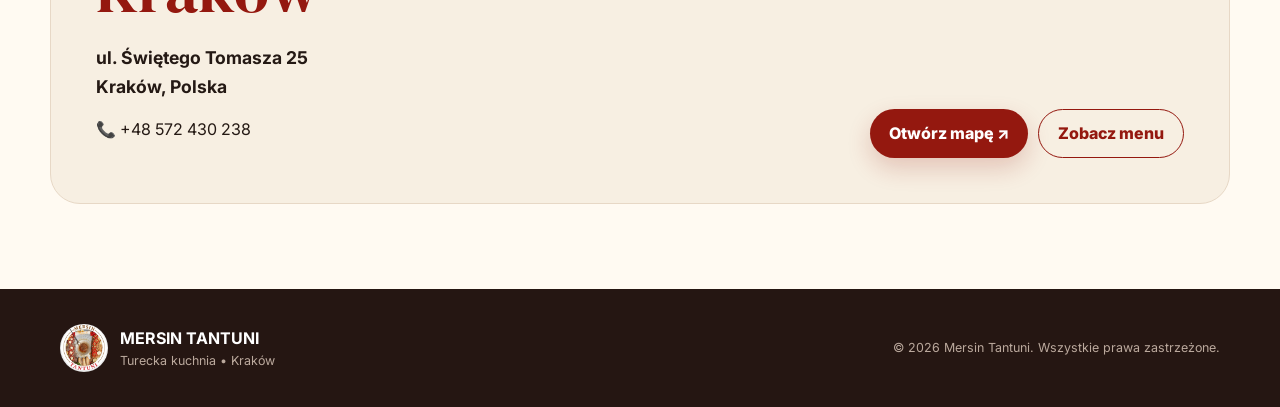
==== commit 04e78e5e: "zmiany" ====
--- a/index.html
+++ b/index.html
@@ -114,6 +114,37 @@
   </section>
 </main>
 
+<!-- COOKIE BANNER -->
+<div class="cookie-banner" id="cookie-banner" role="dialog" aria-live="polite" aria-label="Informacja o plikach cookies">
+  <div class="cookie-content">
+    <div class="cookie-icon">🍪</div>
+
+    <div class="cookie-text">
+      <h3 data-i18n="cookies.title">Ta strona używa plików cookies</h3>
+
+      <p data-i18n="cookies.text">
+        Używamy niezbędnych plików cookies i podobnych technologii,
+        aby strona działała prawidłowo oraz zapamiętywała wybrane
+        przez Ciebie ustawienia.
+      </p>
+
+      <a href="#" data-i18n="cookies.policy">Polityka prywatności</a>
+    </div>
+
+    <div class="cookie-buttons">
+      <button class="cookie-btn cookie-reject" id="cookie-reject"
+              data-i18n="cookies.reject">
+        Odrzuć
+      </button>
+
+      <button class="cookie-btn cookie-accept" id="cookie-accept"
+              data-i18n="cookies.accept">
+        Akceptuję
+      </button>
+    </div>
+  </div>
+</div>
+
 <footer>
   <div class="footer-brand">
     <img src="assets/logo-mersin-tantuni.jpg" alt="Mersin Tantuni">
--- a/style.css
+++ b/style.css
@@ -36,3 +36,191 @@
   letter-spacing: .08em;
 }
 .food-image-wrap .image-placeholder + .food-tag { z-index: 2; }
+
+
+/* =========================
+   COOKIE BANNER
+   ========================= */
+
+.cookie-banner {
+  position: fixed;
+  left: 20px;
+  right: 20px;
+  bottom: 20px;
+  z-index: 9999;
+
+  background: rgba(255, 250, 242, 0.98);
+  border: 1px solid var(--line);
+  border-radius: 20px;
+
+  box-shadow: 0 15px 50px rgba(36, 25, 20, 0.22);
+
+  padding: 20px 24px;
+
+  backdrop-filter: blur(15px);
+
+  transform: translateY(120%);
+  opacity: 0;
+  pointer-events: none;
+
+  transition: transform 0.35s ease, opacity 0.35s ease;
+}
+
+.cookie-banner.show {
+  transform: translateY(0);
+  opacity: 1;
+  pointer-events: auto;
+}
+
+.cookie-content {
+  max-width: 1200px;
+  margin: 0 auto;
+
+  display: flex;
+  align-items: center;
+  gap: 18px;
+}
+
+.cookie-icon {
+  width: 48px;
+  height: 48px;
+
+  flex: 0 0 48px;
+
+  display: flex;
+  align-items: center;
+  justify-content: center;
+
+  background: var(--paper);
+  border-radius: 50%;
+
+  font-size: 23px;
+}
+
+.cookie-text {
+  flex: 1;
+}
+
+.cookie-text h3 {
+  margin: 0 0 4px;
+
+  font-family: "DM Serif Display", Georgia, serif;
+
+  font-size: 1.35rem;
+  font-weight: 400;
+
+  color: var(--ink);
+}
+
+.cookie-text p {
+  margin: 0;
+
+  color: var(--muted);
+
+  font-size: 0.82rem;
+  line-height: 1.5;
+}
+
+.cookie-text a {
+  display: inline-block;
+
+  margin-top: 5px;
+
+  color: var(--red);
+
+  font-size: 0.78rem;
+  font-weight: 700;
+
+  text-decoration: underline;
+}
+
+.cookie-buttons {
+  display: flex;
+  gap: 8px;
+  flex-shrink: 0;
+}
+
+.cookie-btn {
+  border: 0;
+  border-radius: 999px;
+
+  padding: 11px 18px;
+
+  font-size: 0.78rem;
+  font-weight: 800;
+
+  cursor: pointer;
+
+  transition: 0.2s ease;
+}
+
+.cookie-reject {
+  background: transparent;
+  color: var(--red);
+
+  border: 1px solid var(--red);
+}
+
+.cookie-reject:hover {
+  background: var(--paper);
+}
+
+.cookie-accept {
+  background: var(--red);
+  color: white;
+}
+
+.cookie-accept:hover {
+  background: var(--red-dark);
+  transform: translateY(-1px);
+}
+
+
+/* MOBILE */
+
+@media (max-width: 640px) {
+
+  .cookie-banner {
+    left: 10px;
+    right: 10px;
+    bottom: 10px;
+
+    padding: 18px;
+    border-radius: 18px;
+  }
+
+  .cookie-content {
+    align-items: flex-start;
+    flex-wrap: wrap;
+    gap: 12px;
+  }
+
+  .cookie-icon {
+    width: 42px;
+    height: 42px;
+    flex-basis: 42px;
+    font-size: 20px;
+  }
+
+  .cookie-text {
+    width: calc(100% - 58px);
+  }
+
+  .cookie-text h3 {
+    font-size: 1.15rem;
+  }
+
+  .cookie-text p {
+    font-size: 0.75rem;
+  }
+
+  .cookie-buttons {
+    width: 100%;
+    margin-top: 5px;
+  }
+
+  .cookie-btn {
+    flex: 1;
+    min-height: 42px;
+  }
+}
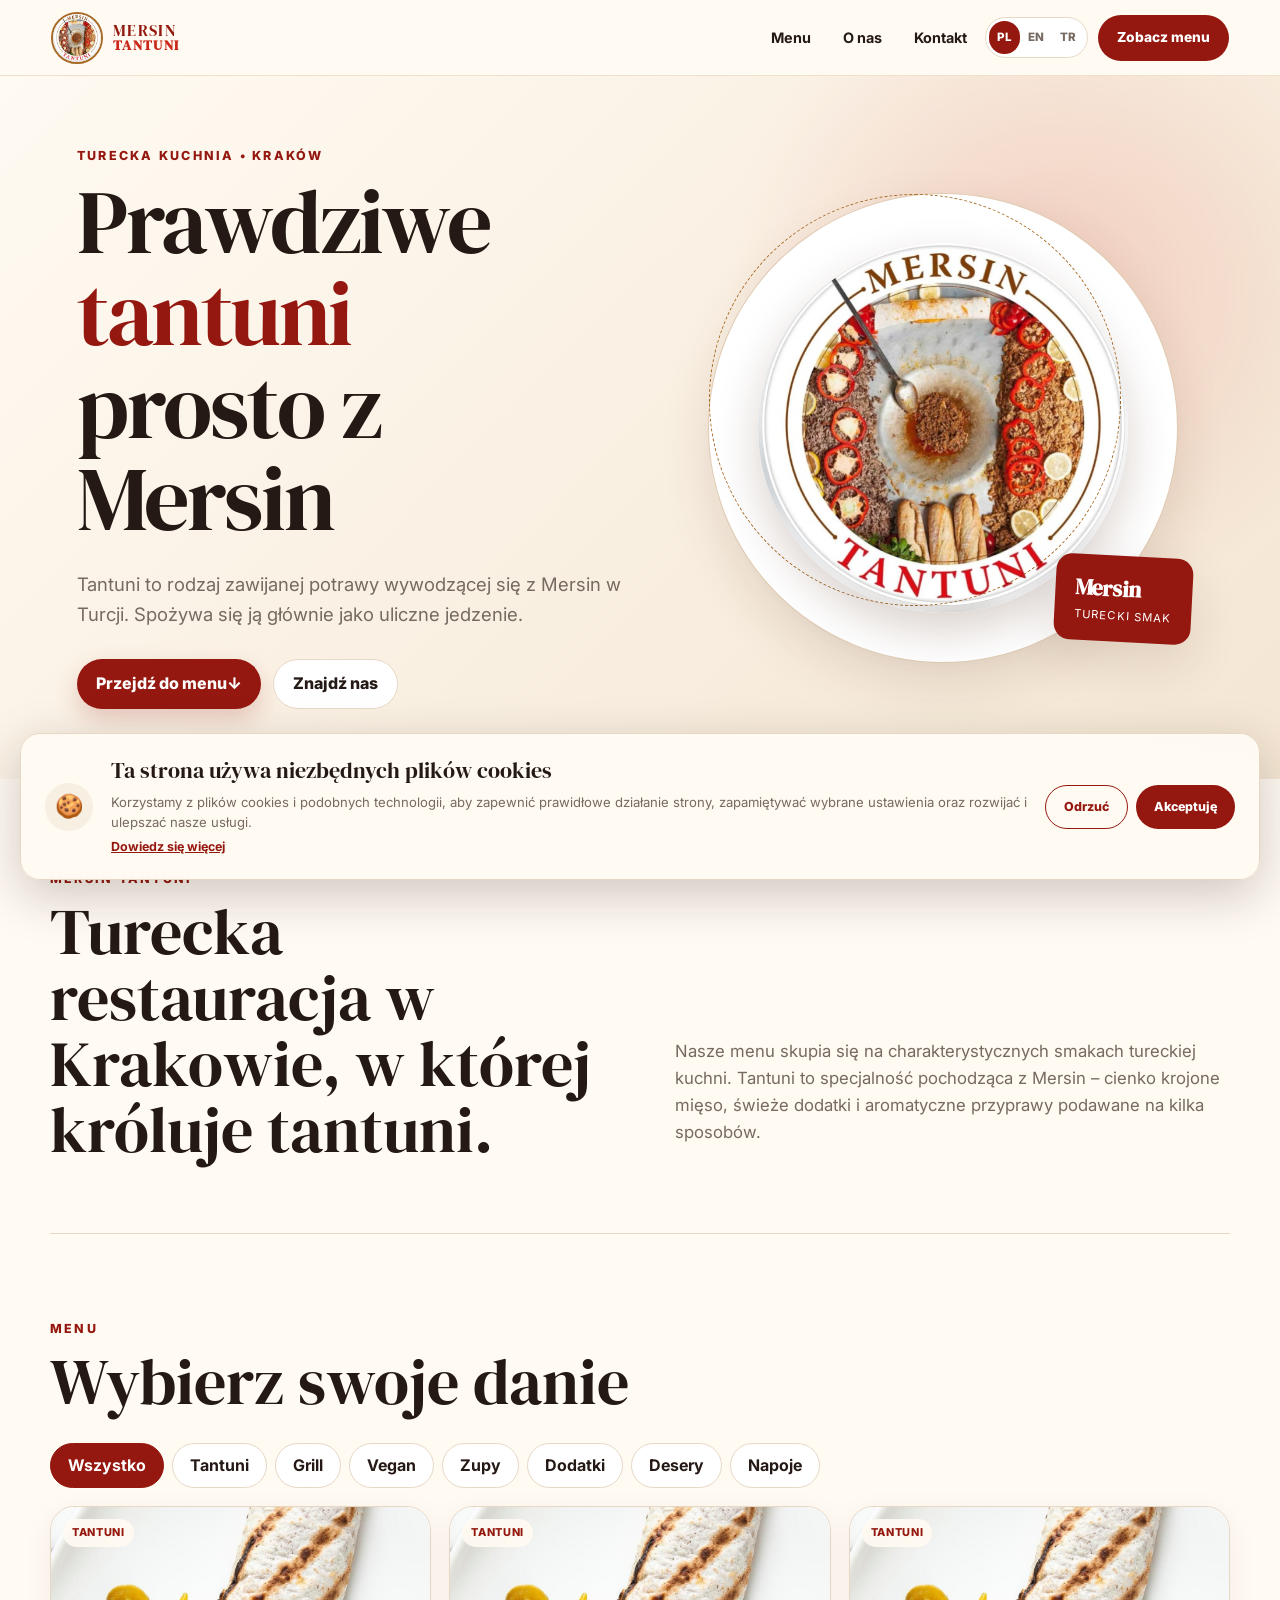
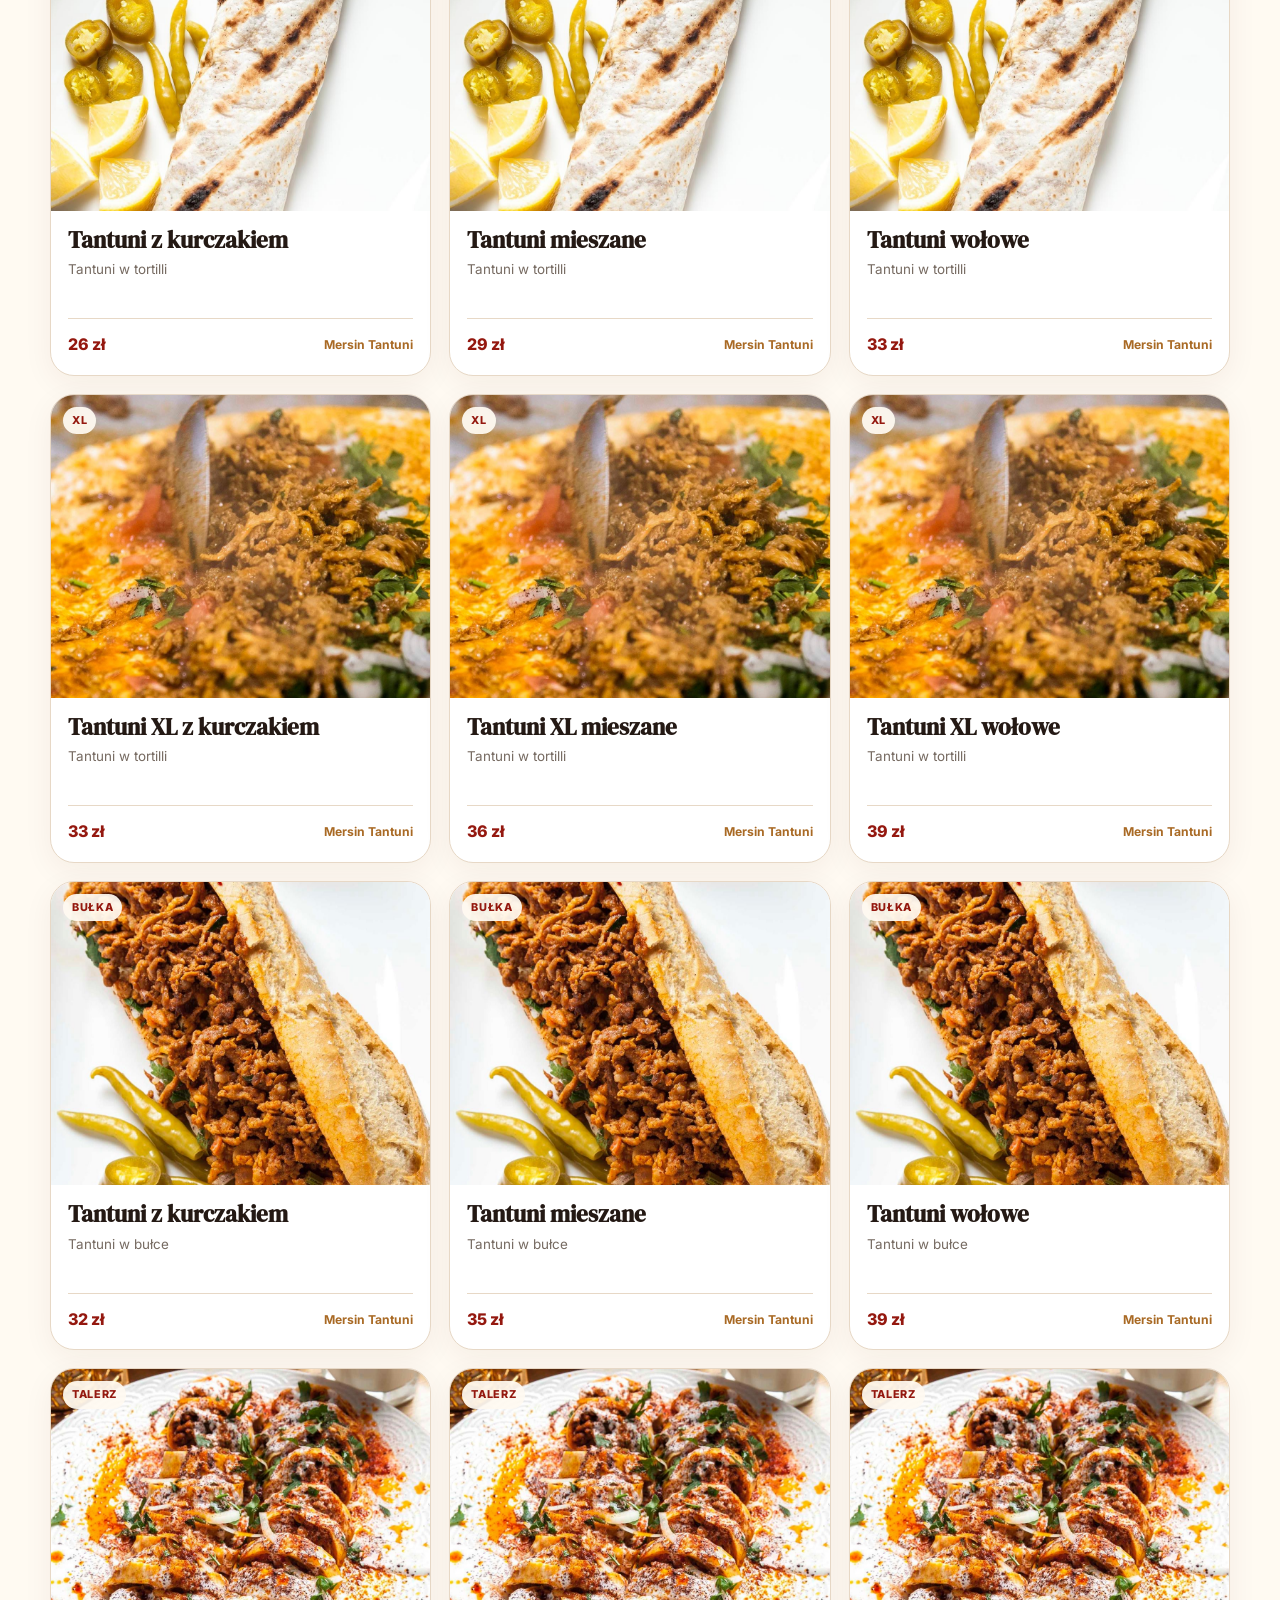
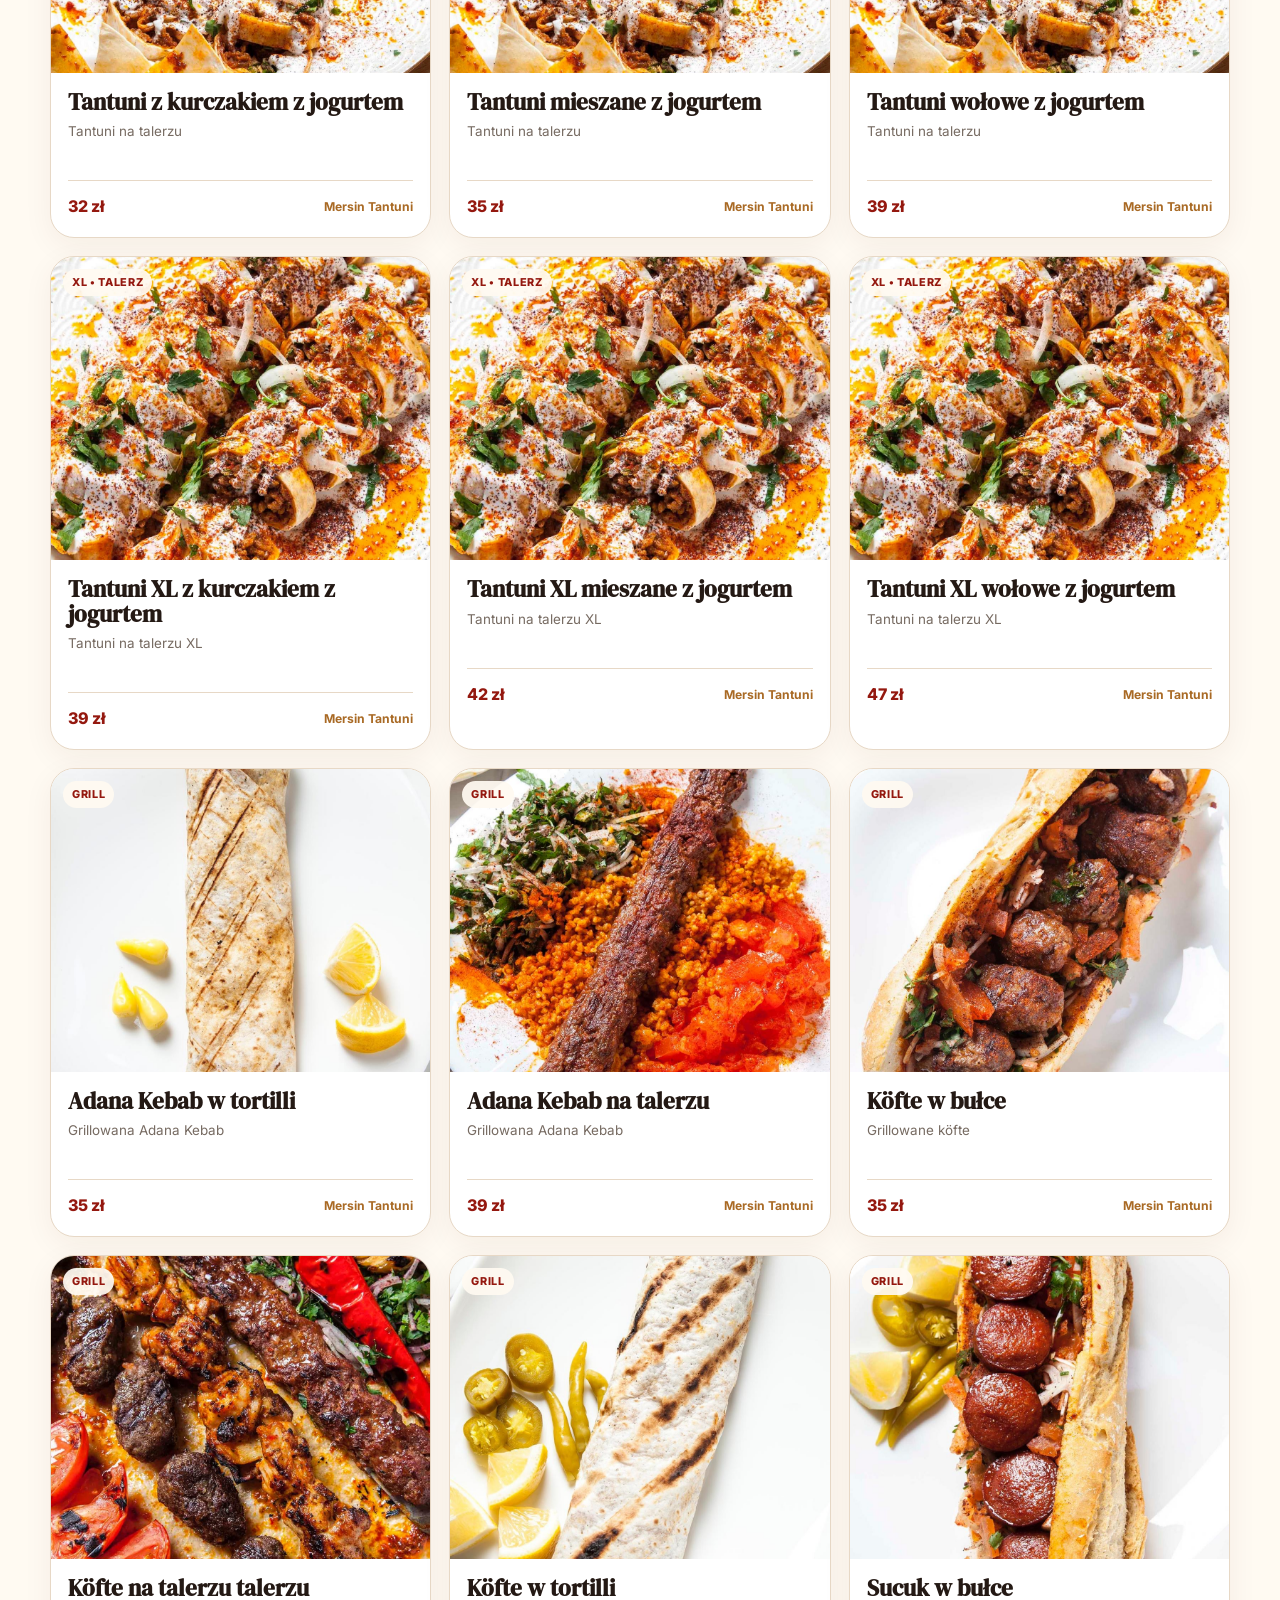
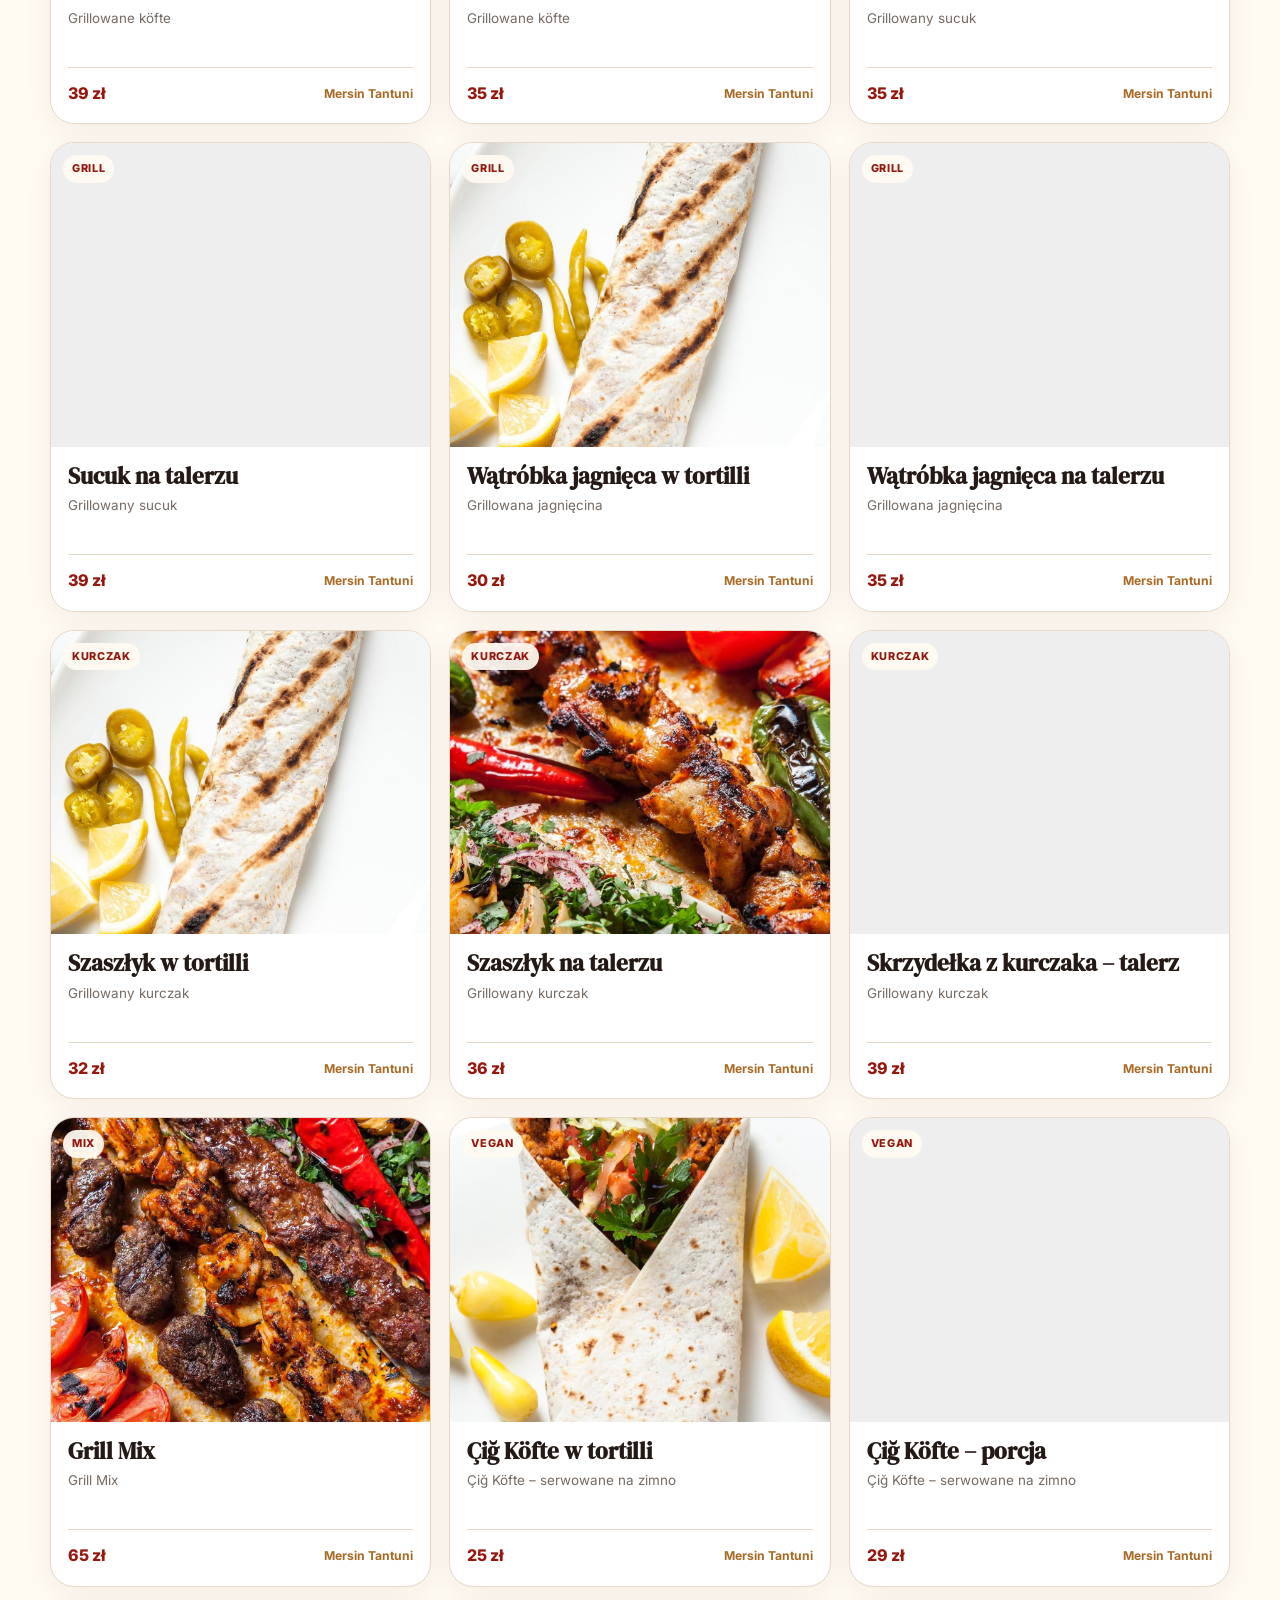
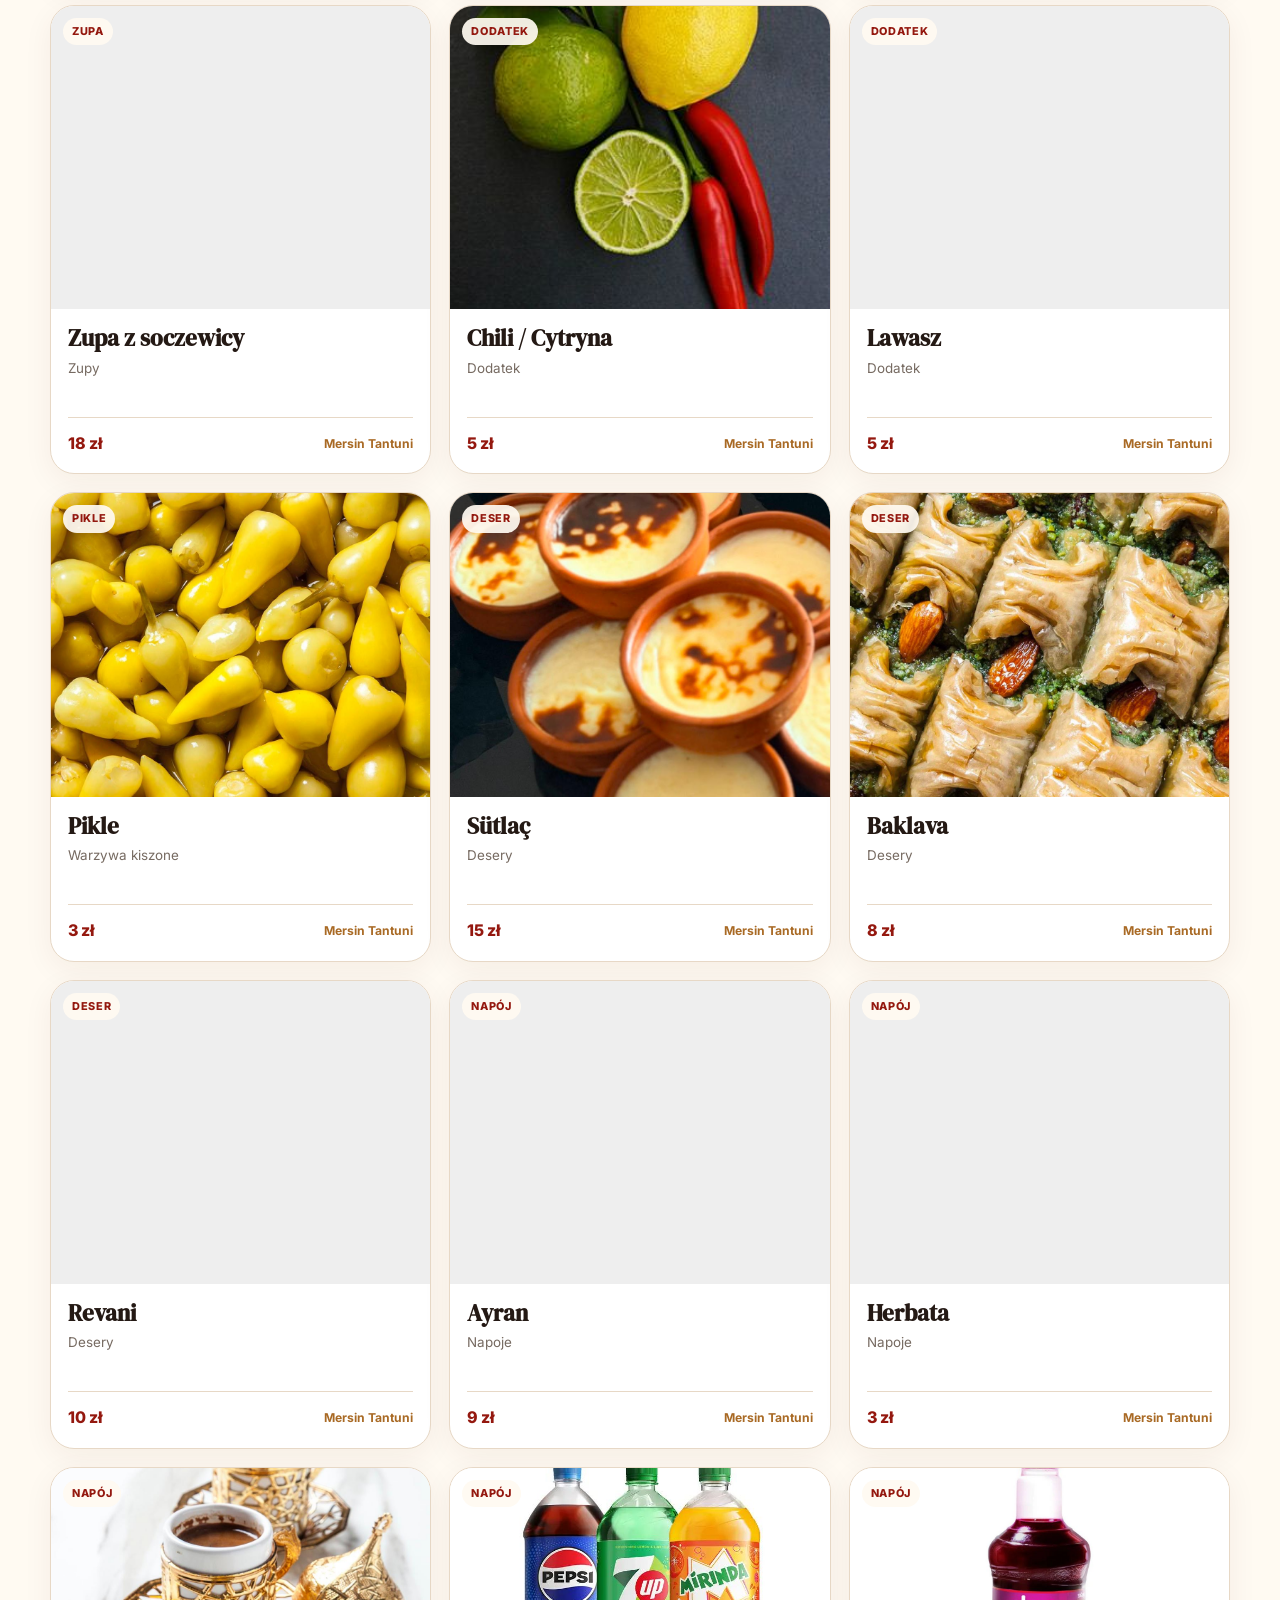
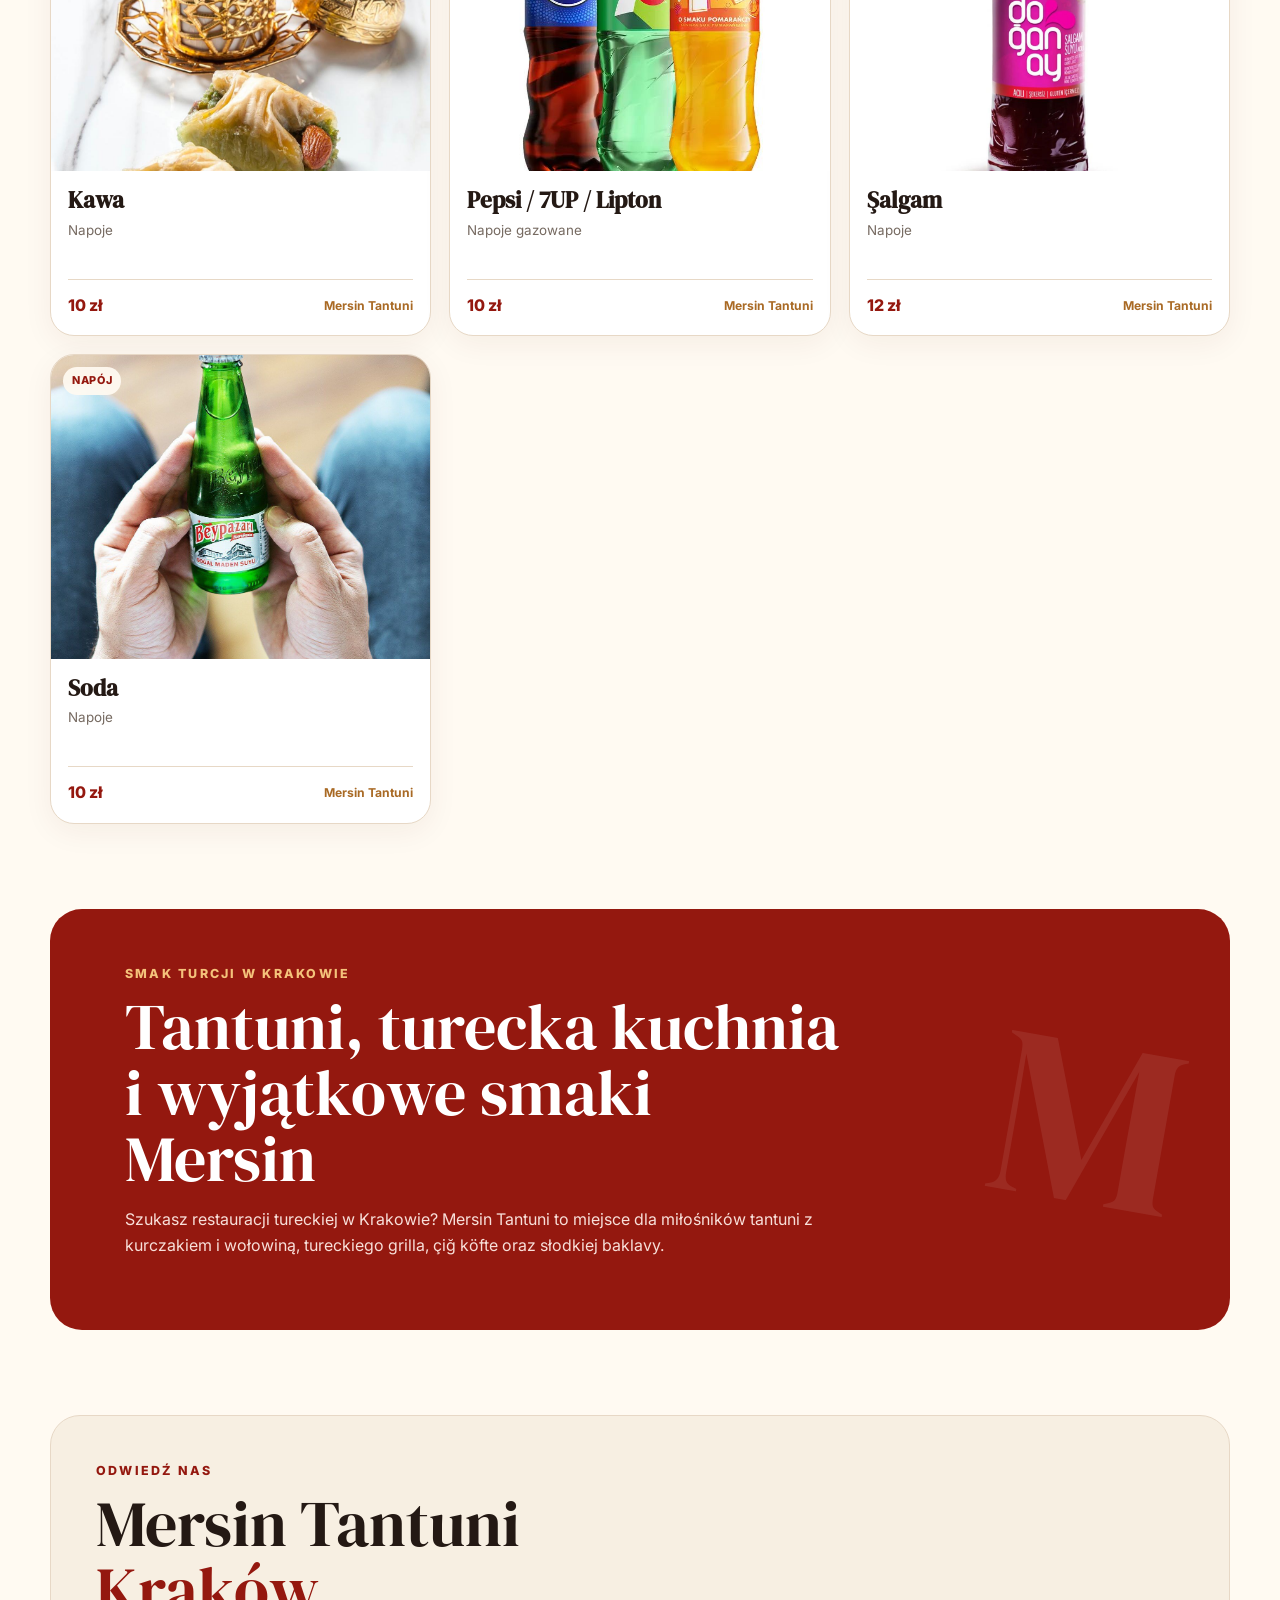
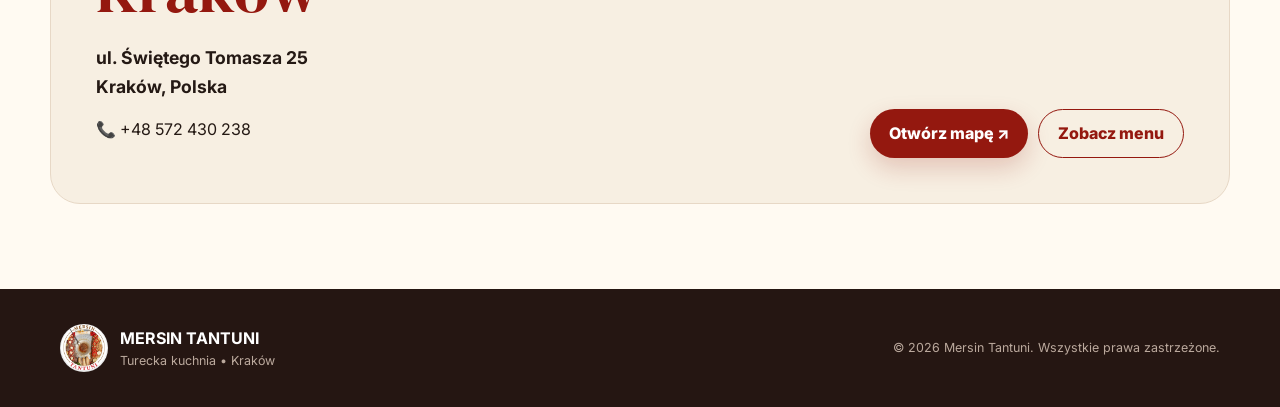
==== commit 4ce40035: "zmiany końcowe" ====
--- a/index.html
+++ b/index.html
@@ -7,7 +7,7 @@
   <meta name="description" content="Mersin Tantuni Kraków – turecka kuchnia, tantuni z kurczakiem i wołowiną, grill, çiğ köfte, baklava i inne tureckie specjały. Świętego Tomasza, Kraków.">
   <meta name="robots" content="index, follow">
   <meta name="author" content="Mersin Tantuni Kraków">
-  <link rel="canonical" href="https://agnpaw.github.io/mersin-tantuni/">
+  <link rel="canonical" href="https://mersintantuni.pl/">
   <title>Mersin Tantuni Kraków | Turecka kuchnia i menu</title>
   <meta property="og:type" content="restaurant">
   <meta property="og:title" content="Mersin Tantuni Kraków | Turecka kuchnia i menu">
@@ -107,7 +107,13 @@
         <p class="small-note" data-i18n="contact.note"></p>
       </div>
       <div class="contact-actions">
-        <a class="btn btn-primary" href="https://www.google.com/maps/search/?api=1&query=ul.%20%C5%9Awi%C4%99tego%20Tomasza%20Krak%C3%B3w" target="_blank" rel="noopener" data-i18n="contact.map">Otwórz mapę ↗</a>
+      <a class="btn btn-primary"
+   href="https://www.google.com/maps/search/?api=1&query=Mersin%20Tantuni%2C%20ul.%20%C5%9Awi%C4%99tego%20Tomasza%2025%2C%20Krak%C3%B3w"
+   target="_blank"
+   rel="noopener"
+   data-i18n="contact.map">
+  Otwórz mapę
+</a>
         <a class="btn btn-outline" href="#menu" data-i18n="contact.menu">Zobacz menu</a>
       </div>
     </div>
@@ -123,12 +129,26 @@
       <h3 data-i18n="cookies.title">Ta strona używa plików cookies</h3>
 
       <p data-i18n="cookies.text">
-        Używamy niezbędnych plików cookies i podobnych technologii,
-        aby strona działała prawidłowo oraz zapamiętywała wybrane
-        przez Ciebie ustawienia.
+          Korzystamy z plików cookies i podobnych technologii, aby zapewnić
+  prawidłowe działanie strony, zapamiętywać wybrane ustawienia oraz
+  rozwijać i ulepszać nasze usługi.
       </p>
 
-      <a href="#" data-i18n="cookies.policy">Polityka prywatności</a>
+      <button type="button" class="cookie-more" id="cookie-more" data-i18n="cookies.policy">
+        Dowiedz się więcej
+      </button>
+    </div>
+
+    <div class="cookie-details" id="cookie-details" hidden>
+      <p data-i18n="cookies.details">
+        Pliki cookies to niewielkie pliki zapisywane na urządzeniu podczas
+    korzystania ze strony. Mogą być wykorzystywane do zapewnienia
+    podstawowych funkcji strony, zapamiętywania ustawień, analizy
+    sposobu korzystania z serwisu oraz, za Twoją zgodą, do działań
+    marketingowych i personalizacji treści. Zakres wykorzystywanych
+    technologii może zmieniać się wraz z rozwojem strony i dostępnych
+    usług.
+      </p>
     </div>
 
     <div class="cookie-buttons">
@@ -145,6 +165,7 @@
   </div>
 </div>
 
+
 <footer>
   <div class="footer-brand">
     <img src="assets/logo-mersin-tantuni.jpg" alt="Mersin Tantuni">
--- a/style.css
+++ b/style.css
@@ -223,4 +223,34 @@
     flex: 1;
     min-height: 42px;
   }
+}.cookie-more {
+  display: inline-block;
+  margin-top: 5px;
+  padding: 0;
+  border: 0;
+  background: transparent;
+  color: var(--red);
+  font: inherit;
+  font-size: .78rem;
+  font-weight: 700;
+  text-decoration: underline;
+  cursor: pointer;
+}
+
+.cookie-details {
+  flex-basis: 100%;
+  padding: 12px 0 0 66px;
+  color: var(--muted);
+  font-size: .78rem;
+  line-height: 1.5;
+}
+
+.cookie-details[hidden] {
+  display: none;
+}
+
+@media (max-width: 640px) {
+  .cookie-details {
+    padding-left: 0;
+  }
 }
